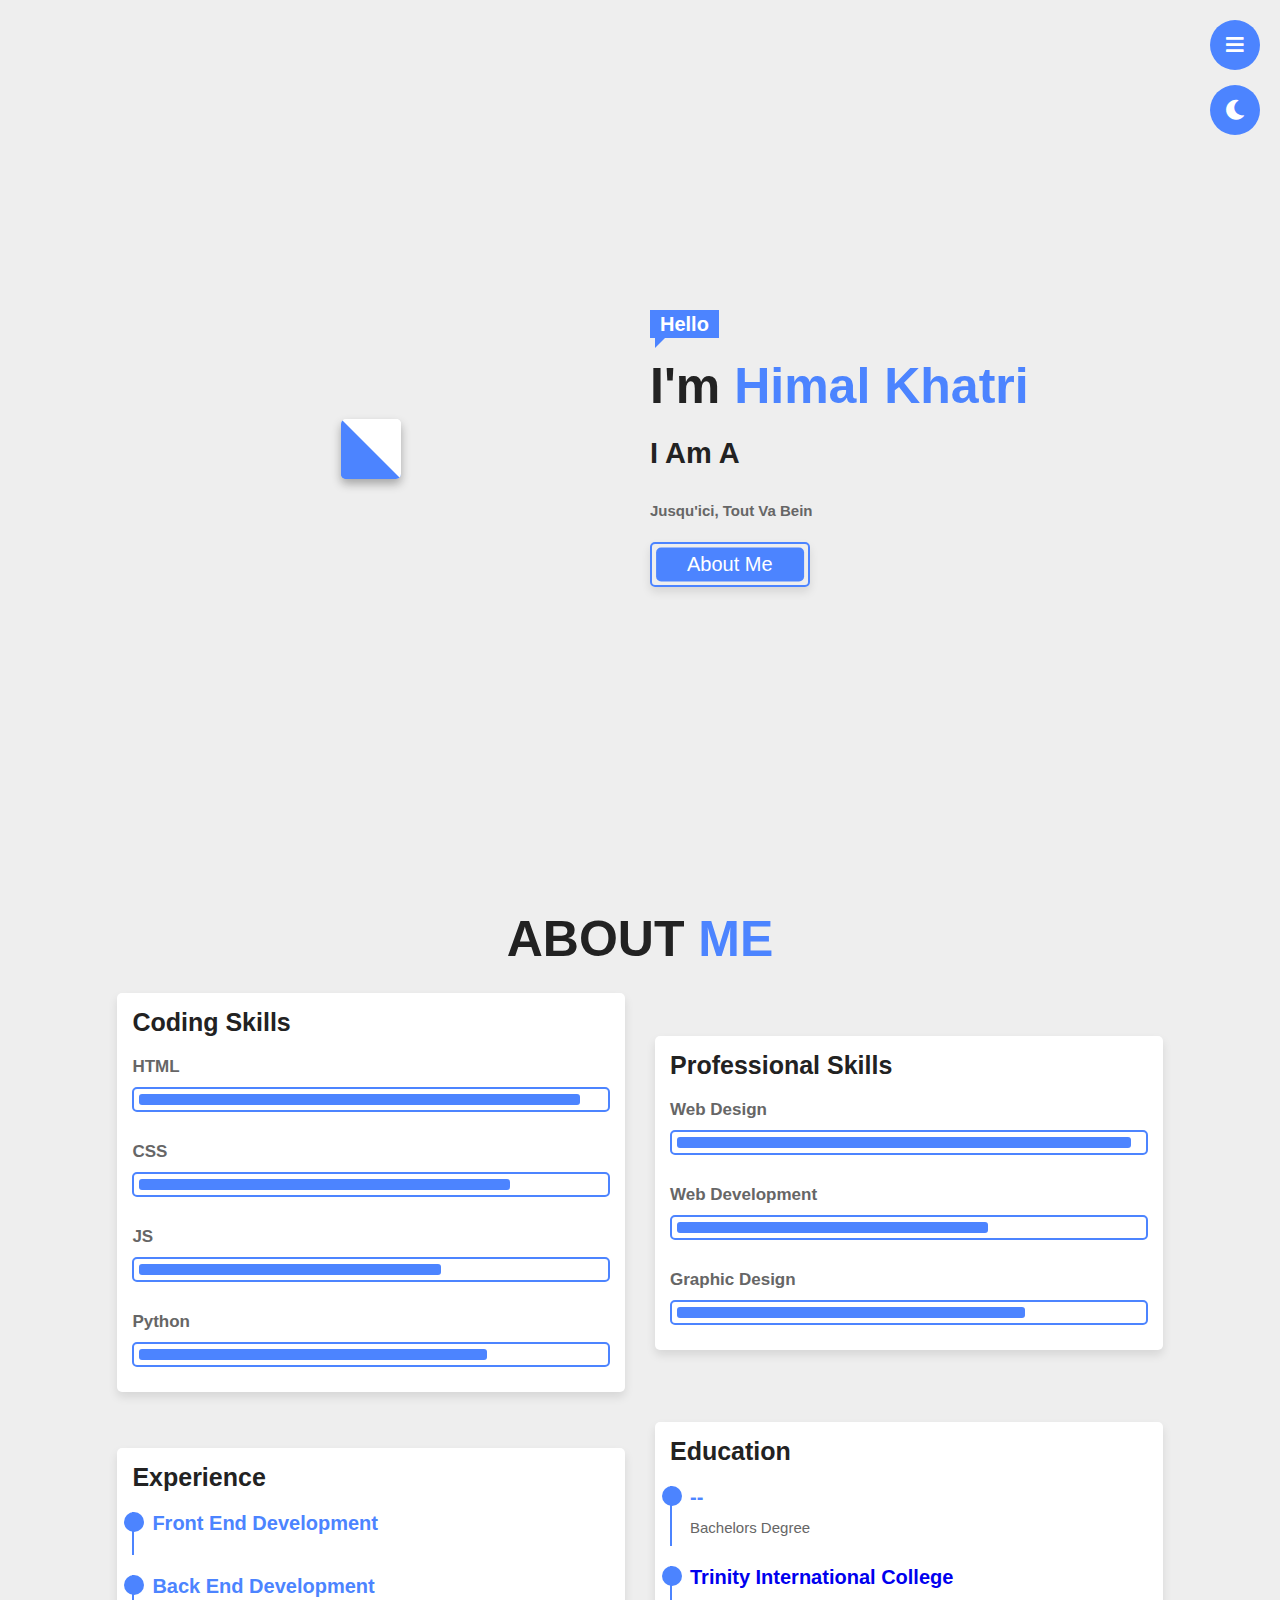
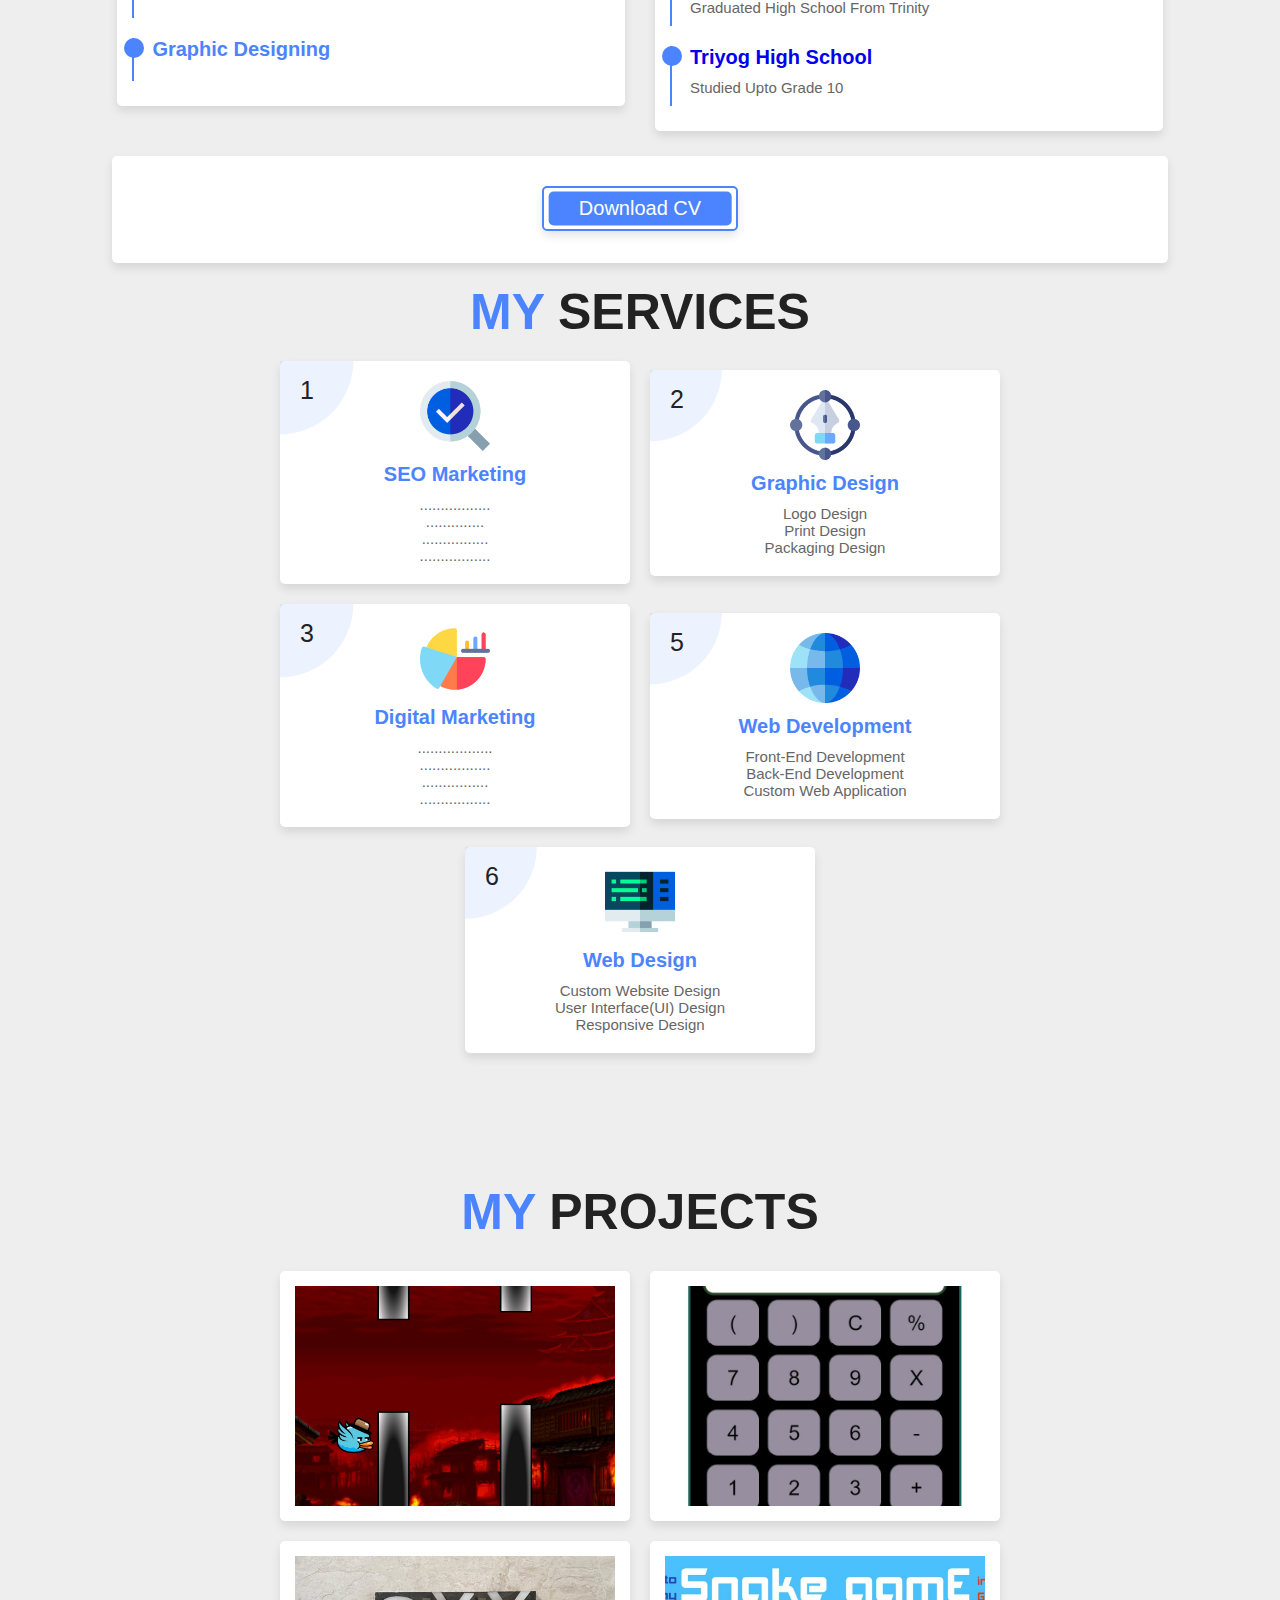
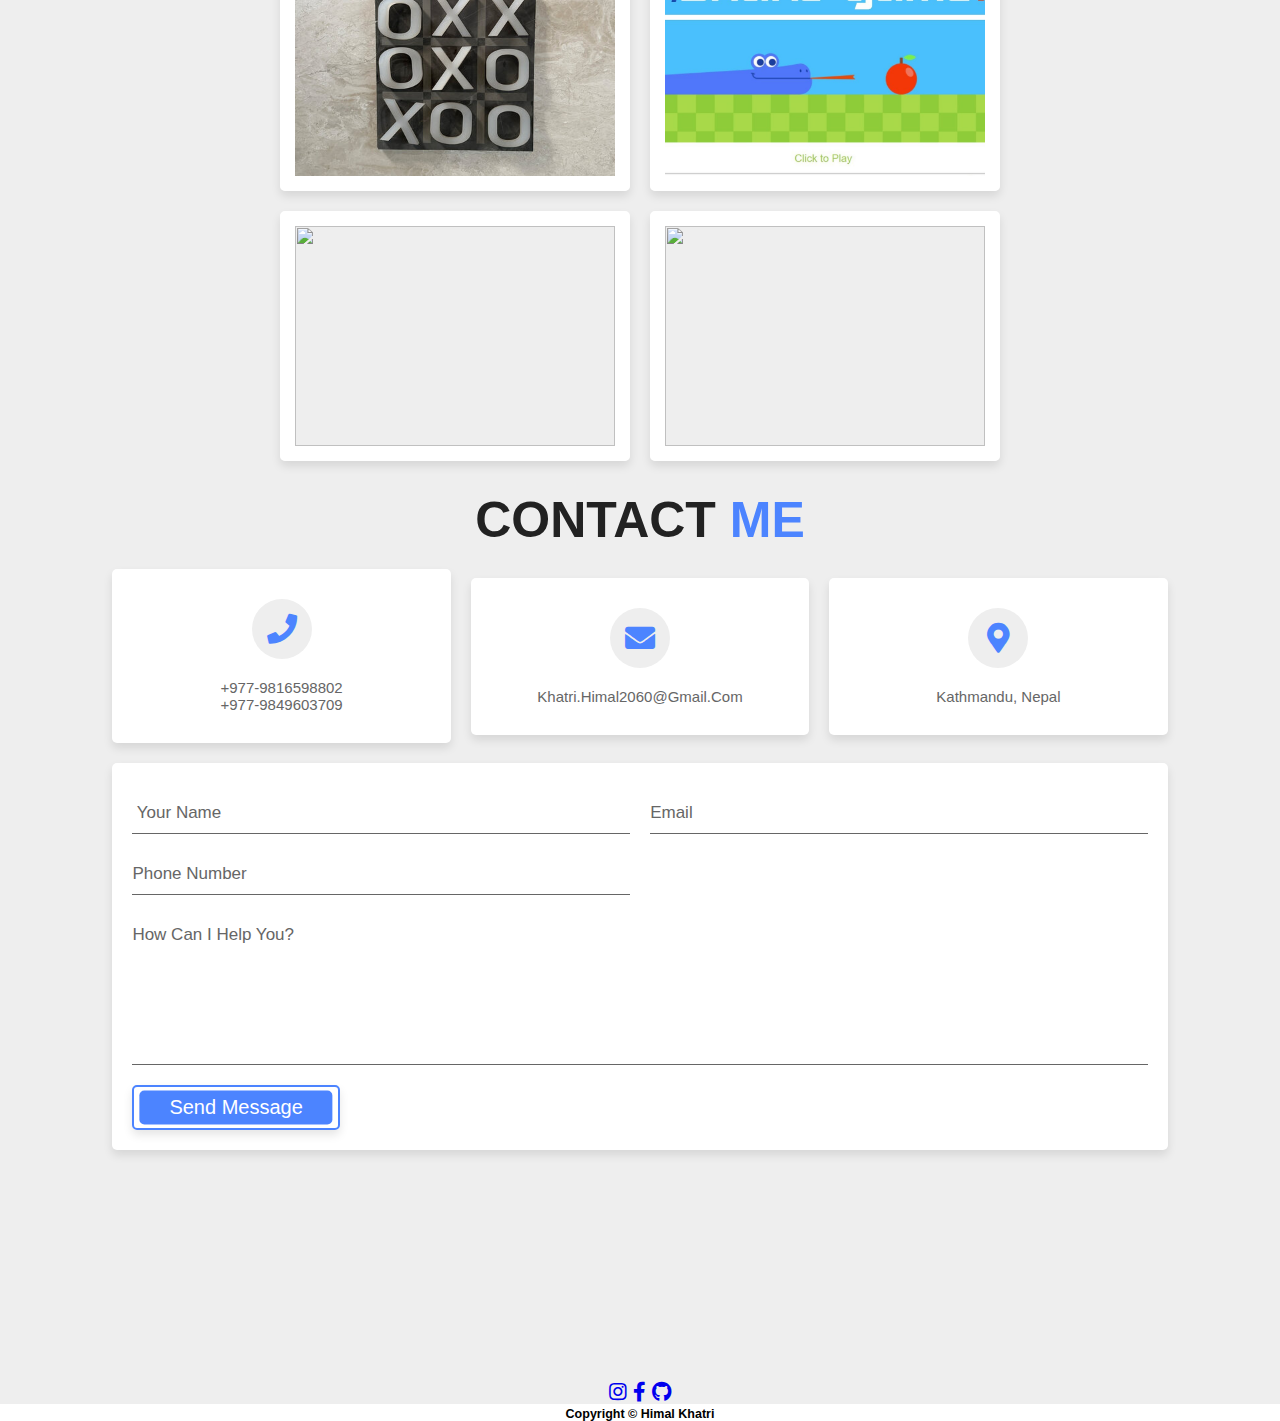
==== index.html @ a62fdb68 "Update index.html" ====
<!DOCTYPE html>
<html lang="en">
<head>
    <meta charset="UTF-8">
    <meta name="viewport" content="width=device-width, initial-scale=1.0">
    <link rel="icon" type="image/png" href="hklogo.png"/>
    <title>Himal Khatri</title>

    <!-- font awesome cdn link  -->
    <link rel="stylesheet" href="https://cdnjs.cloudflare.com/ajax/libs/font-awesome/5.15.3/css/all.min.css">

    <!-- custom css file link  -->
    <link rel="stylesheet" href="style.css">

</head>
<body>
   
<!-- header section starts  -->

<header>

    <div id="menu" class="fas fa-bars"></div>

    <nav class="navbar">
        <a href="#home">Home</a>
        <a href="#about">About</a>
        <a href="#services">Services</a>
        <a href="#portfolio">Projects</a>
        <a href="#contact">Contact</a>
    </nav>

    <div id="theme-toggler" class="fas fa-moon"></div>

</header>

<!-- header section ends -->

<!-- home section starts  -->

<section class="home" id="home">

    <div class="image">
        <img src="images/main-img.jpg" alt="">
    </div>

    <div class="content">
        <span class="hello">Hello</span>
        <h3> I'm <span>Himal Khatri</span> </h3>

        <h4>I am a <span class="type">
            <span>
              <span>Front-End Developer</span>
<span>Back-End Developer</span>
<span>Designer</span>
<span>Painter</span>
            </span>
          </span>
        </h4>

        <p><b>     Jusqu'ici, tout va bein        </b></p>
        <a href="#about" class="btn">About me</a>
    </div>

</section>

<!-- home section ends -->

<section class="about" id="about">

    <h1 class="heading"> About <span>me</span> </h1>

    <div class="row">

        <div class="box">
            <h3 class="title">Coding Skills</h3>
            <div class="progress">
                <h3> HTML</span> </h3>
                <div class="bar"><span></span></div>
            </div>
            <div class="progress">
                <h3> CSS</span> </h3>
                <div class="bar"><span></span></div>
            </div>
            <div class="progress">
                <h3> JS</span> </h3>
                <div class="bar"><span></span></div>
            </div>
            <div class="progress">
                <h3> Python </span> </h3>
                <div class="bar"><span></span></div>
            </div>
        </div>

        <div class="box">
            <h3 class="title">Professional Skills</h3>
            <div class="progress">
                <h3> Web Design</span></h3>
                <div class="bar"><span></span></div>
            </div>
            <div class="progress">
                <h3> Web Development</span> </h3>
                <div class="bar"><span></span></div>
            </div>
            <div class="progress">
                <h3> Graphic Design</span> </h3>
                <div class="bar"><span></span></div>
          
            </div>
        </div>

        <div class="box">
            <h3 class="title">Experience</h3>
            <div class="exp-box">
                <h3>Front End Development</h3>
                <p></p>
            </div>
            <div class="exp-box">
                <h3>Back End Development</h3>
                <p></p>
            </div>
            <div class="exp-box">
                <h3>Graphic Designing</h3>
                <p></p>
            </div>
        </div>

        <div class="box">
            <h3 class="title">Education</h3>
            <div class="exp-box">
                <h3>--</h3>
                <p>Bachelors Degree</p>
            </div>
            <div class="exp-box">
                <h3><a href="https://www.trinity.edu.np/" target="_blank"> Trinity International College</a></h3>
                <p> Graduated high school from Trinity</p>
            </div>
            <div class="exp-box">
                <h3><a href="https://www.triyog.edu.np/" target="_blank"> Triyog High School</a></h3>
                <p>Studied upto Grade 10</p>
            </div>
        </div>

    </div>

    <div class="download">
        <a href="HimalKhatri-CV.docx" class="btn"> Download CV </a>
    </div>

</section>

<!-- service section starts  -->

<section class="services" id="services">

    <h1 class="heading"> <span>My</span> Services </h1>

    <div class="box-container">

        <div class="box">
            <span class="number">1</span>
            <img src="images/s1.png" alt="">
            <h3>SEO Marketing</h3>
            <p>.................<br>..............<br>................<br>.................</p>
        </div>

        <div class="box">
            <span class="number">2</span>
            <img src="images/s2.png" alt="">
            <h3>Graphic Design</h3>
            <p>Logo Design<br>Print Design<br>Packaging Design</p>
        </div>

        <div class="box">
            <span class="number">3</span>
            <img src="images/s3.png" alt="">
            <h3>Digital Marketing</h3>
            <p>..................<br> .................<br>................<br>.................</p>
        </div>

        <div class="box">
            <span class="number">5</span>
            <img src="images/s5.png" alt="">
            <h3>Web Development</h3>
            <p>Front-End Development<br>Back-End Development<br>Custom Web Application</p>
        </div>

        <div class="box">
            <span class="number">6</span>
            <img src="images/s6.png" alt="">
            <h3>Web Design</h3>
            <p>Custom Website Design<br>User Interface(UI) Design<br> Responsive Design</p>
        </div>

    </div>

</section>

<!-- service section ends -->

<!-- portfolio section starts  -->

<section class="portfolio" id="portfolio">

    <h1 class="heading"> <span>my</span> projects </h1>

    <div class="image-container">

        <div class="box design">
            <a href="flappy/flappy.html" target="_blank">
                <img src="flappy/flappy.jpg" alt="">
                    <div class="info">
                     <h3>Flappy Bird</h3>
                 </div>
            </a>     
        </div>

        <div class="box design">
           <a href="calc/calc.html" target="_blank"> 
                <img src="calc/calculator.jpg" alt="">
                <div class="info">
                    <h3>Calculator</h3>
                </div>
           </a> 
        </div>

        <div class="box design">
            <a href="tic tac toe/tic.html" target="_blank"> 
                <img src="tic tac toe/tic.jpg" alt="">
                <div class="info">
                    <h3>Tic Tac Toe</h3>
            </div>
            </a>
        </div>

        <div class="box brand">
            <a href="snake/index.html" target="_blank">
                <img src="snake/snake.jpg" alt="">
                <div class="info">
                    <h3>Snake Game</h3>
            </div>
            </a>
        </div>

        <div class="box brand">
            <img src="images/" alt="">
            <div class="info">
                <h3>coming soon..</h3>
            </div>
        </div>

        <div class="box brand">
            <img src="images/" alt="">
            <div class="info">
                <h3>coming soon...</h3>
            </div>
        </div>

    </div>

</section>
<!-- contact section starts  -->

<section class="contact" id="contact">

    <h1 class="heading"> contact <span>me</span> </h1>

    <div class="box-container">
        
        <div class="box">
            <i class="fas fa-phone"></i>
            <h3></h3>
            <p>+977-9816598802</p>
<p>+977-9849603709</p>
        </div>

        <div class="box">
            <i class="fas fa-envelope"></i>
            <h3></h3>
            <p>khatri.himal2060@gmail.com</p>
        </div>

        <div class="box">
            <i class="fas fa-map-marker-alt"></i>
            <h3></h3>
            <p>Kathmandu, Nepal</p>
        </div>

    </div>

    <div class="row">

        <form onsubmit="sendEmail() ; reset() ; return false;">
            <div class="inputBox">
                <input type="text" id="name" placeholder=" Your Name">
                <input type="email" id="email" placeholder="Email">
                <input type="text" id="number" placeholder="Phone Number"
            </div>
            <textarea id="message" cols="30" rows="10" placeholder="How can I help you?"></textarea>
            <button class="btn"> Send Message</button>
        </form>
    </div>
    <script src="https://smtpjs.com/v3/smtp.js"></script>
    <script>
        function sendEmail() {
                        Email.send({
                            SecureToken : "64dc8ce1-dbcf-435a-bab3-890ad31a306c",
                To : 'khatri.himal2060@gmail.com',
                From : "khatri.himal2060@gmail.com",
                Subject : "New Contact Form Enquiry",
                Body : "Name: "+document.getElementById("name").value
                + "<br> Email: "+document.getElementById("email").value
                + "<br> Phone No.: "+document.getElementById("number").value
                + "<br> Message: "+document.getElementById("message").value
            }).then(
            message => alert("Message Sent Succesfully")
            );

        }
    </script>

</section>

<!-- contact section ends -->

<!-- footer section  -->
                <nav>
                 <h1 align="center">    <a href="http://www.instagram.com/himalxk/" target="_blank"><i class="fab fa-instagram"></i></a> 
                                        <a href="https://www.facebook.com/profile.php?id=100082133808573" target="_blank"><i class="fab fa-facebook-f"></i></a> 
                                        <a href="https://github.com/himal04/" target="_blank"><i class="fab fa-github"></i></a>
                 </h1> 
                </nav>

<!-- Copyright Section-->
        <div class="copyright py-4 text-center text-white">
          <h2 align="center">  <div class="container"><small>Copyright &copy; Himal Khatri</small></div></h2>
                </div>





















<!-- jquery cdn link  -->
<script src="https://cdnjs.cloudflare.com/ajax/libs/jquery/3.6.0/jquery.min.js"></script>

<!-- custom js file link  -->
<script src="script.js"></script>

</body>
</html>
---- style.css ----
:root{
    --main-color:#4C84FF;
    --primary-bg-color:#fff;
    --secondary-bg-color:#eee;
    --primary-text-color:#222;
    --secondary-text-color:#666;
}

@import url('https://fonts.googleapis.com/css2?family=Roboto:wght@100;300;400&display=swap');

*{
    font-family: 'Roboto', sans-serif;
    margin:0; padding:0;
    box-sizing: border-box;
    text-transform: capitalize;
    outline: none; border:none;
    text-decoration: none;
    transition:all .3s cubic-bezier(.38,1.15,.7,1.12);
}

*::selection{
    background-color: var(--main-color);
    color:#fff;
}

html{
    font-size: 62.5%;
    overflow-x: hidden;
}

html::-webkit-scrollbar{
    width:1.3rem;
}

html::-webkit-scrollbar-track{
    background-color: var(--secondary-bg-color);
}

html::-webkit-scrollbar-thumb{
    background-color: var(--main-color);
}

body{
    background:var(--secondary-bg-color);
}

body.dark-theme{
    --primary-bg-color:#252C48;
    --secondary-bg-color:#171C32;
    --primary-text-color:#fff;
    --secondary-text-color:#eee;
}

section{
    min-height: 100vh;
    padding:1rem;
    padding:0 8%;
}

.btn{
    display: inline-block;
    padding:.9rem 3.5rem;
    font-size: 2rem;
    background:none;
    color:#fff;
    border-radius: .5rem;
    box-shadow: 0 .5rem 1rem rgba(0,0,0,.1);
    margin-top: 1rem;
    z-index: 0;
    position: relative;
    overflow: hidden;
    border:.2rem solid var(--main-color);
}

.btn::before{
    content: '';
    position: absolute;
    top:50%; left: 50%;
    transform: translate(-50%, -50%);
    border-radius: .5rem;
    background:var(--main-color);
    height:85%;
    width: 95%;
    z-index: -1;
    transition: .2s linear;
}

.btn:hover:before{
    top:100%;
    transform: translate(-50%, 100%);
}

.btn:hover{
    color:var(--primary-text-color);
}

.heading{
    font-size: 5rem;
    color:var(--primary-text-color);
    text-align: center;
    padding:1rem;
    text-transform: uppercase;
}

.heading span{
    color:var(--main-color);
    text-transform: uppercase;
}

#menu{
    font-size: 2rem;
    background:var(--main-color);
    color:#fff;
    border-radius: 5rem;
    height:5rem;
    width:5rem;
    text-align: center;
    line-height: 5rem;
    position: fixed;
    top: 2rem; right:2rem;
    z-index: 1000;
    cursor: pointer;
}

#menu.fa-times{
    transform:rotate(-180deg);
}

.navbar{
    position: fixed;
    top:2.0rem; right:2.5rem;
    padding:1.1rem 2rem;
    padding-right: 4rem;
    z-index: 999;
    border:.2rem solid var(--main-color);
    border-radius: 1000px;
    background:var(--primary-bg-color);
    opacity: 0;
    transform-origin: top right;
    transform: scale(0);
}

.navbar.nav-toggle{
    opacity: 1;
    transform: scale(1);
}

.navbar a{
    
    font-size: 2rem;
    padding:0.3rem;
    padding-right: 1rem;
    color:var(--primary-text-color);
}

@media (max-width: 799px){
    .navbar a{
        display: block;
        font-size: 2rem;
        padding:1rem;
        padding-right: 7rem;
    
    }
}

.navbar a:hover{
    color:var(--main-color);
    transform: translateX(1rem);
}

.home{
    display: flex;
    align-items: center;
    justify-content: center;
    flex-wrap: wrap;
}

.home .image{
    flex:1 1 40rem;
    padding:1rem;
    text-align: center;
}

.home .image img{
    height:60rem;
    box-shadow: 0 .5rem 1rem rgba(0,0,0,.3);
    border-top: 3rem solid var(--primary-bg-color);
    border-right: 3rem solid var(--primary-bg-color);
    border-bottom: 3rem solid var(--main-color);
    border-left: 3rem solid var(--main-color);
    border-radius: .5rem;
}

.home .content{
    flex:1 1 40rem;
    padding:1rem;
}

 
.home .content .hello {
    background: #4c84ff;
    color: #fff;
    font-size: 20px;
    font-weight: 600;
    padding: 3px 10px;
    position: relative;
    line-height: 26px;
}
.home .content .hello::after {
    position: absolute;
    content: '';
    bottom: -10px;
    left: 5px;
    width: 0;
    height: 0;
    border-top: 0px solid transparent;
    border-left: 10px solid #4c84ff;
    border-bottom: 10px solid transparent;
}

.home .content h3{
    color:var(--primary-text-color);
    font-size: 5rem;
    margin-top: 20px;
}



.home .content h3 span{
    color:var(--main-color);
}

.type {
    display:inline-block;
  
    vertical-align: bottom;
  }
  h4{
    font-size: 29px;
    margin-top: 20px;
    margin-bottom: 20px;
    color:var(--primary-text-color);
  }
  
  .type > span {
    color: #0da6cc;
    display:grid;
    overflow: hidden;
    height:1.2em;
  }
  
  .type span span {
    width:0%;
    max-width:max-content;
    overflow: hidden;
    height:inherit;
    word-break:break-all;
    animation:
      c 0.5s infinite steps(1),
      t 2s linear infinite alternate,
      m 16s steps(4) infinite;
  }
  .type span span:before {
    content:" ";
    display:inline-block;
  }
  
  @keyframes t{
    90%,100% {width:100%}
  }
  
  @keyframes c{
    0%,100%{box-shadow:5px 0 0 #0000}
    50%    {box-shadow:5px 0 0 white}
  }
  
  @keyframes m{
    100% {transform:translateY(-400%)}
  }

.home .content p{
    padding:1rem 0;
    color:var(--secondary-text-color);
    font-size: 1.5rem;
    line-height: 1.5;
    font-family: sans-serif;
}

.about .row{
    display: flex;
    align-items: center;
    justify-content: center;
    flex-wrap: wrap;
}

.about .row .box{
    flex:1 1 40rem;
    background-color: var(--primary-bg-color);
    border-radius: .5rem;
    box-shadow: 0 .5rem 1rem rgba(0,0,0,.1);
    padding:.5rem 1.5rem;
    margin:1.5rem;
}

.about .row .box .title{
    color:var(--primary-text-color);
    font-size: 2.5rem;
    padding:1rem 0;
}

.about .row .box .progress{
    padding:1rem 0;
}

.about .row .box .progress h3{
    font-size: 1.7rem;
    color:var(--secondary-text-color);
    display: flex;
    justify-content: space-between;
}

.about .row .box .progress .bar{
    height: 2.5rem;
    border-radius: .5rem;
    border:.2rem solid var(--main-color);
    padding:.5rem;
    margin:1rem 0;
}

.about .row .box .progress .bar span{
    height: 100%;
    border-radius: .3rem;
    background-color: var(--main-color);
    display: block;
}

.about .row .box:nth-child(1) .progress:nth-child(2) .bar span{
    width: 95%;
}

.about .row .box:nth-child(1) .progress:nth-child(3) .bar span{
    width: 80%;
}

.about .row .box:nth-child(1) .progress:nth-child(4) .bar span{
    width: 65%;
}

.about .row .box:nth-child(1) .progress:nth-child(5) .bar span{
    width: 75%;
}

.about .row .box:nth-child(2) .progress:nth-child(2) .bar span{
    width: 98%;
}

.about .row .box:nth-child(2) .progress:nth-child(3) .bar span{
    width: 67%;
}

.about .row .box:nth-child(2) .progress:nth-child(4) .bar span{
    width: 75%;
}

.about .row .box:nth-child(2) .progress:nth-child(5) .bar span{
    width: 60%;
}

.about .row .box .exp-box{
    padding:0 1.8rem;
    margin-top: 1rem;
    margin-bottom: 2rem;
    border-left: .2rem solid var(--main-color);
    position: relative;
}

.about .row .box .exp-box h3{
    color:var(--main-color);
    font-size: 2rem;
}

.about .row .box .exp-box p{
    color:var(--secondary-text-color);
    font-size: 1.5rem;
    padding:1rem 0;
}

.about .row .box .exp-box::before{
    content:'';
    position: absolute;
    top:0; left: -1rem;
    border-radius: 50%;
    height: 2rem;
    width: 2rem;
    background: var(--main-color);
}

.about .download{
    background:var(--primary-bg-color);
    border-radius: .5rem;
    text-align: center;
    box-shadow: 0 .5rem 1rem rgba(0,0,0,.1);
    padding:2rem;
    padding-bottom: 3rem;
    margin:1rem;
}

.services .box-container{
    display: flex;
    align-items: center;
    justify-content: center;
    flex-wrap: wrap;
}

.services .box-container .box{
    background:var(--primary-bg-color);
    border-radius: .5rem;
    box-shadow: 0 .5rem 1rem rgba(0,0,0,.1);
    margin:1rem;
    padding:1rem;
    width:35rem;
    text-align: center;
    position: relative;
    z-index: 0;
}

.services .box-container .box .number{
    position: absolute;
    top:1.5rem; left: 2rem;
    font-size: 2.5rem;
    color:var(--primary-text-color);
}

.services .box-container .box img{
    height:7rem;
    width:7rem;
    margin:1rem;
}

.services .box-container .box h3{
    font-size: 2rem;
    color:var(--main-color);
}

.services .box-container .box p{
    font-size: 1.5rem;
    color:var(--secondary-text-color);
    padding:1rem;
}

.services .box-container .box::before{
    content: '';
    position: absolute;
    top:0; left: 0;
    height: 100%;
    width: 100%;
    background:var(--main-color);
    z-index: -1;
    clip-path: circle(25% at 0 0);
    opacity: .1;
    transition: .3s;
}

.services .box-container .box:hover::before{
    clip-path: circle(100%);
}

.portfolio .button-container{
    display: flex;
    align-items: center;
    justify-content: center;
    flex-wrap: wrap;
    padding:1rem 0;
}

.portfolio .button-container .btn{
    margin:1rem;
    cursor: pointer;
}

.portfolio .image-container{
    display: flex;
    align-items: center;
    justify-content: center;
    flex-wrap: wrap;
    padding: 1rem 0;
}

.portfolio .image-container .box{
    width:35rem;
    margin: 1rem;
    border-radius: .5rem;
    box-shadow: 0 .5rem 1rem rgba(0,0,0,.1);
    overflow: hidden;
    height: 25rem;
    position: relative;
    border:1.5rem solid var(--primary-bg-color);
    cursor: pointer;
}

.portfolio .image-container .box img{
    height: 100%;
    width: 100%;
    object-fit: cover;
}

.portfolio .image-container .box .info{
    position: absolute;
    top:0; left: 0;
    height: 100%;
    width: 100%;
    background:var(--primary-bg-color);
    display: flex;
    align-items: center;
    justify-content: center;
    flex-wrap: wrap;
    opacity: .9;
    transform: scale(0);
}

.portfolio .image-container .box:hover .info{
    transform: scale(1);
}

.portfolio .image-container .box .info h3{
    font-size: 2.5rem;
    color:var(--primary-text-color);
}

.contact .row{
    display: flex;
    justify-content: center;
    flex-wrap: wrap;
}

.contact .row form{
    flex:1 1 40rem;
    background: var(--primary-bg-color);
    padding: 2rem;
    margin:1rem;
    box-shadow: 0 .5rem 1rem rgba(0,0,0,.1);
    border-radius: .5rem;
}

.contact .row .map{
    flex:1 1 40rem;
    margin:1rem;
    box-shadow: 0 .5rem 1rem rgba(0,0,0,.1);
    border-radius: .5rem;
    border:2rem solid var(--primary-bg-color);
    width:100%;
}

.contact .row form .inputBox{
    display: flex;
    justify-content: space-between;
    flex-wrap: wrap;
}

.contact .row form input, .contact .row form textarea{
    padding:1rem 0;
    margin:1rem 0;
    font-size: 1.7rem;
    border-bottom: .1rem solid var(--secondary-text-color);
    text-transform: none;
    background:none;
    color:var(--main-color);
    width: 100%;
}

.contact .row form input::placeholder, .contact .row form textarea::placeholder{
    text-transform: capitalize;
    color:var(--secondary-text-color);
}

.contact .row form input:focus, .contact .row form textarea:focus{
    border-color: var(--main-color);
}

.contact .row form .inputBox input{
    width:49%;
}

.contact .row form textarea{
    height: 15rem;
    resize: none;
}

.contact .row form .btn{
    cursor: pointer;
}

.contact .box-container{
    display: flex;
    justify-content: space-between;
    flex-wrap: wrap;
    align-items: center;
}

.contact .box-container .box{
    flex:1 1 30rem;
    margin:1rem;
    padding:3rem 1rem;
    background:var(--primary-bg-color);
    box-shadow: 0 .5rem 1rem rgba(0,0,0,.1);
    border-radius: .5rem;
    text-align: center;
}

.contact .box-container .box i{
    height: 6rem;
    width:6rem;
    line-height: 6rem;
    border-radius: 50%;
    font-size: 3rem;
    background:var(--secondary-bg-color);
    color:var(--main-color);
}

.contact .box-container .box h3{
    color:var(--primary-text-color);
    padding:1rem 0;
    font-size: 2rem;
}

.contact .box-container .box p{
    font-size: 1.5rem;
    color:var(--secondary-text-color);
}

.footer {
    padding-top: 5rem;
    padding-bottom: 5rem;
    background-color: var(--primary-bg-color);
    color: #fff;
  }
  
  .copyright {
    background-color: var(--primary-bg-color);
  }

#theme-toggler{
    position: fixed;
    top:8.5rem; right:2rem;
    z-index: 998;
    height: 5rem;
    width:5rem;
    line-height: 5rem;
    text-align: center;
    font-size: 2rem;
    background:var(--main-color);
    color:#fff;
    cursor: pointer;
    border-radius: 5rem;
}

#theme-toggler.fa-sun{
    transform:rotate(-180deg);
}
























/* media queries  */

@media (max-width:991px){

    html{
        font-size: 55%;
    }

    section{
        padding:1rem;
        padding: 0 3%;
    }

}

@media (max-width:768px){

    .home .image img{
        height: auto;
        width: 100%;
    }

}

@media (max-width:400px){

    html{
        font-size: 50%;
    }

    .services .box-container .box{
        width: 100%;
    }

    .portfolio .image-container .box{
        width:100%;
    }

    .blog .box-container .box{
        width:100%;
    }

    .contact .row form .inputBox input{
        width:100%;
    }

}
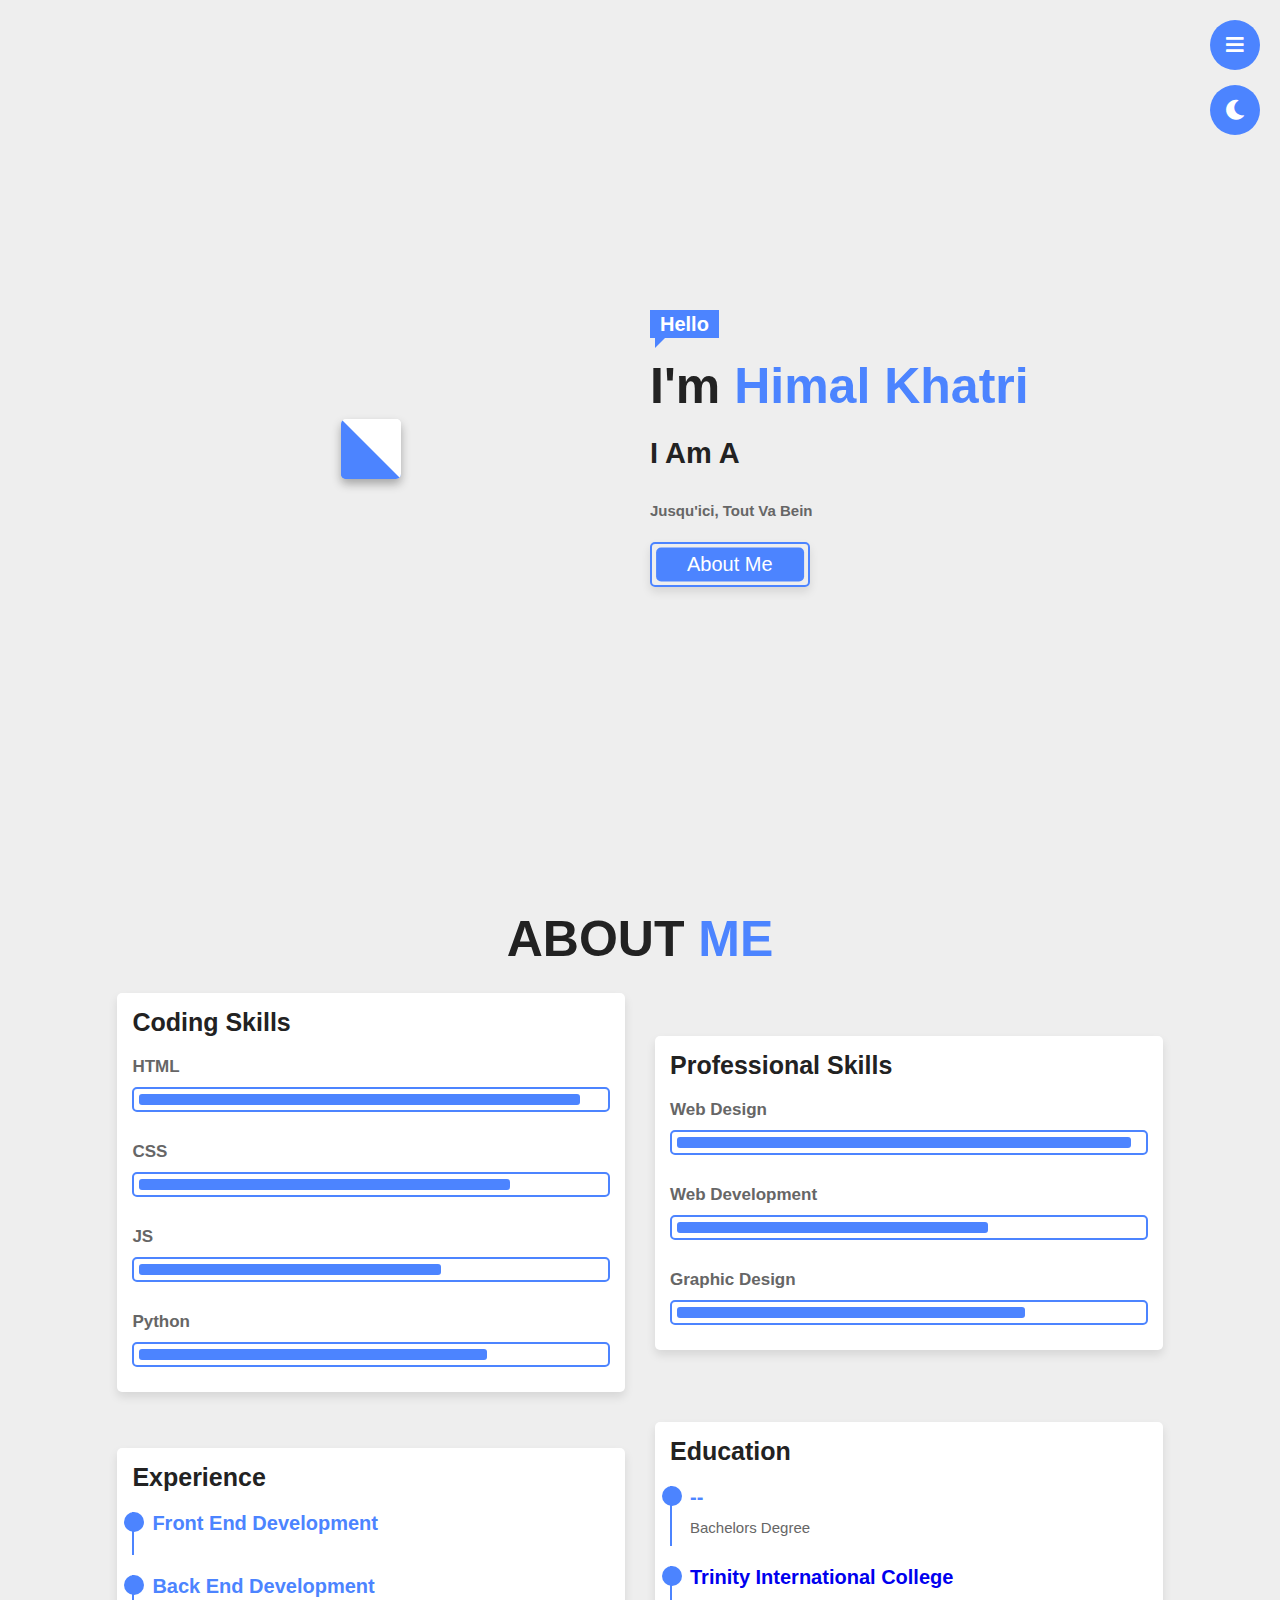
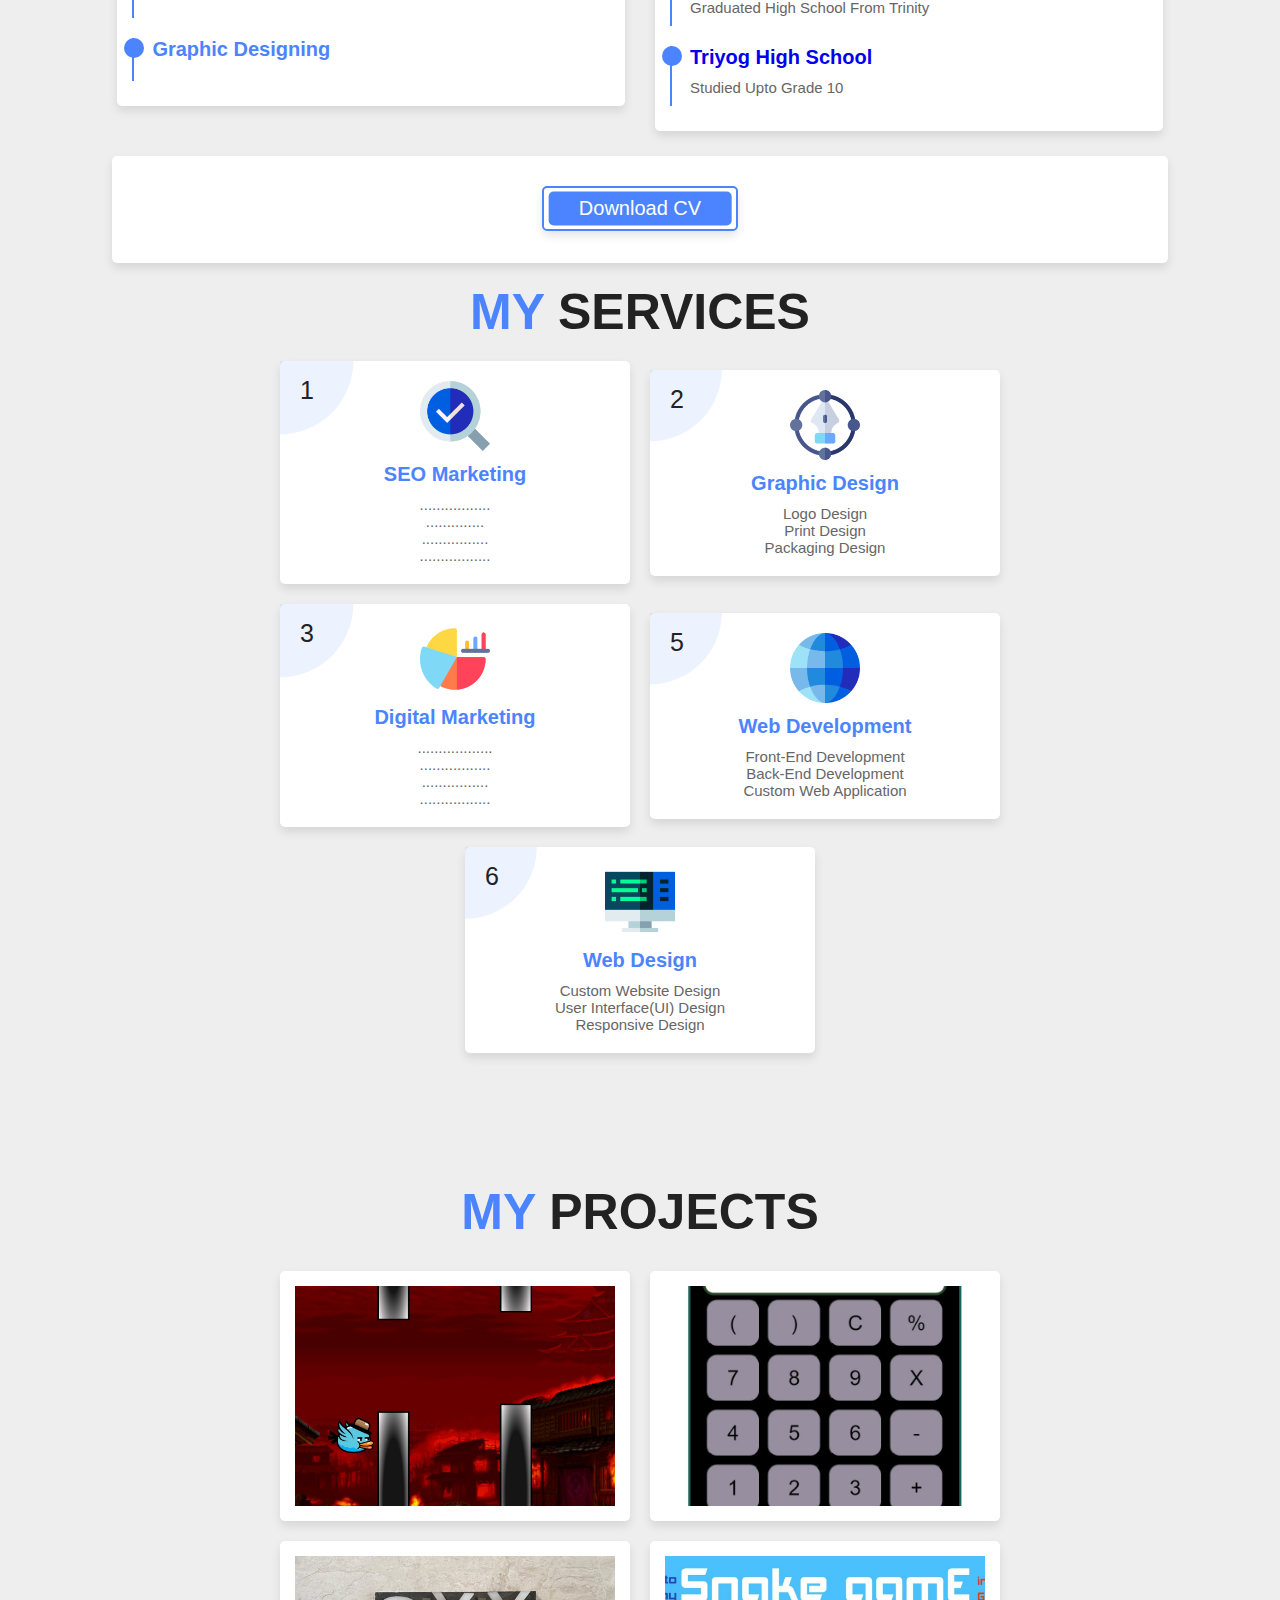
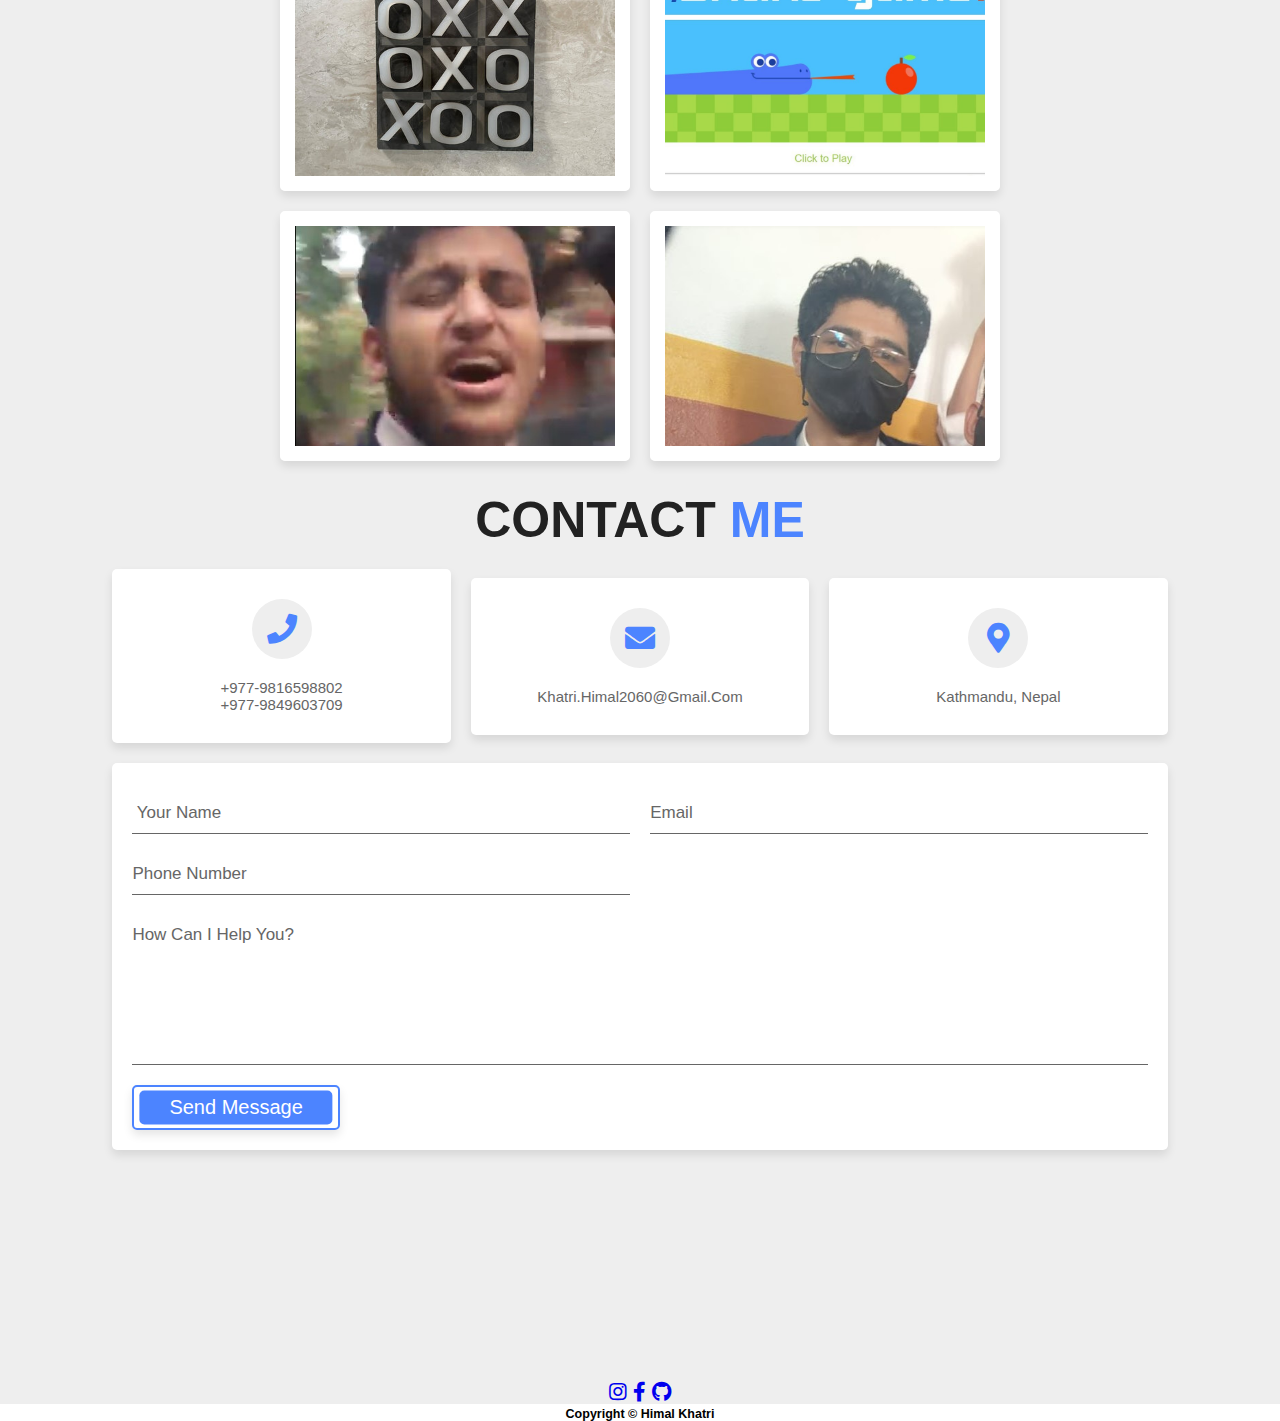
==== commit 24be4297: "Update index.html" ====
--- a/index.html
+++ b/index.html
@@ -242,16 +242,16 @@
         </div>
 
         <div class="box brand">
-            <img src="images/" alt="">
+            <img src="images/img8.jpg" alt="">
             <div class="info">
-                <h3>coming soon..</h3>
+                <h3>ARNAAA</h3>
             </div>
         </div>
 
         <div class="box brand">
-            <img src="images/" alt="">
+            <img src="images/img9.jpg" alt="">
             <div class="info">
-                <h3>coming soon...</h3>
+                <h3>Papa ki pari</h3>
             </div>
         </div>
 
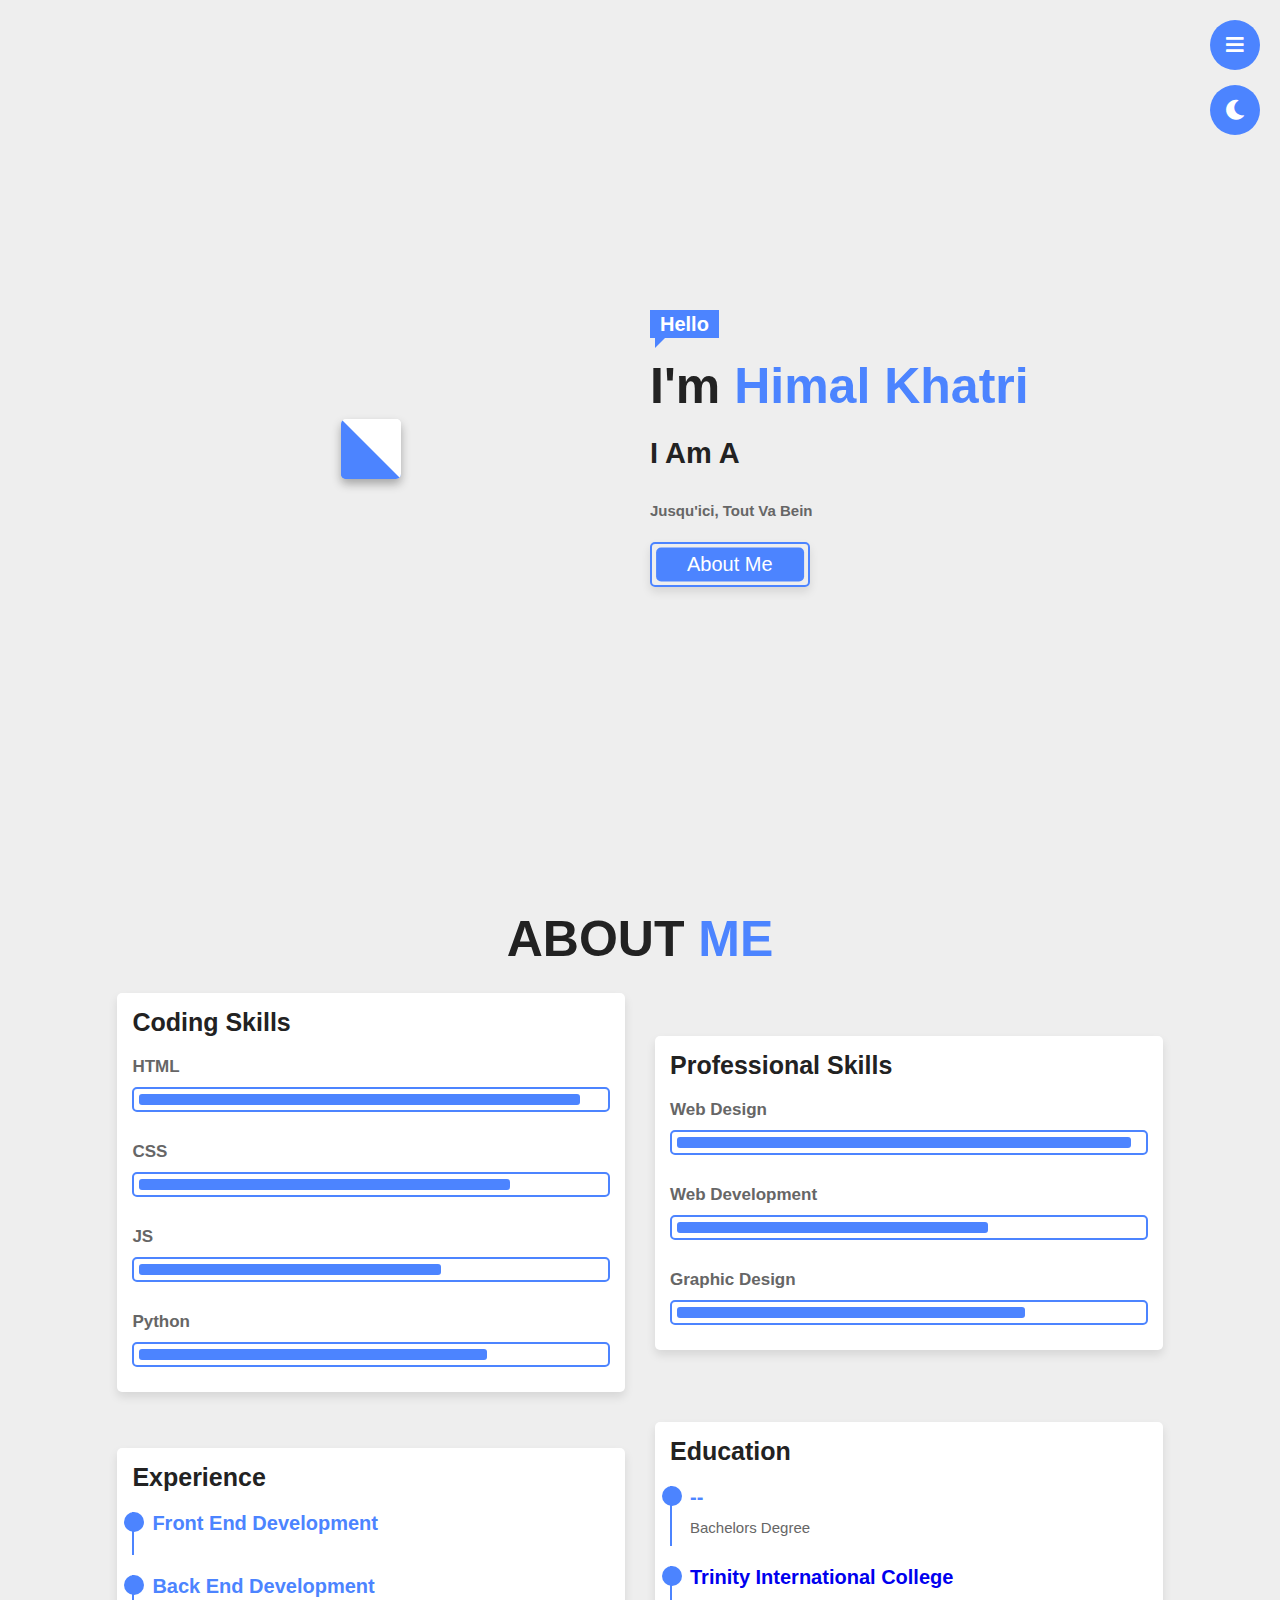
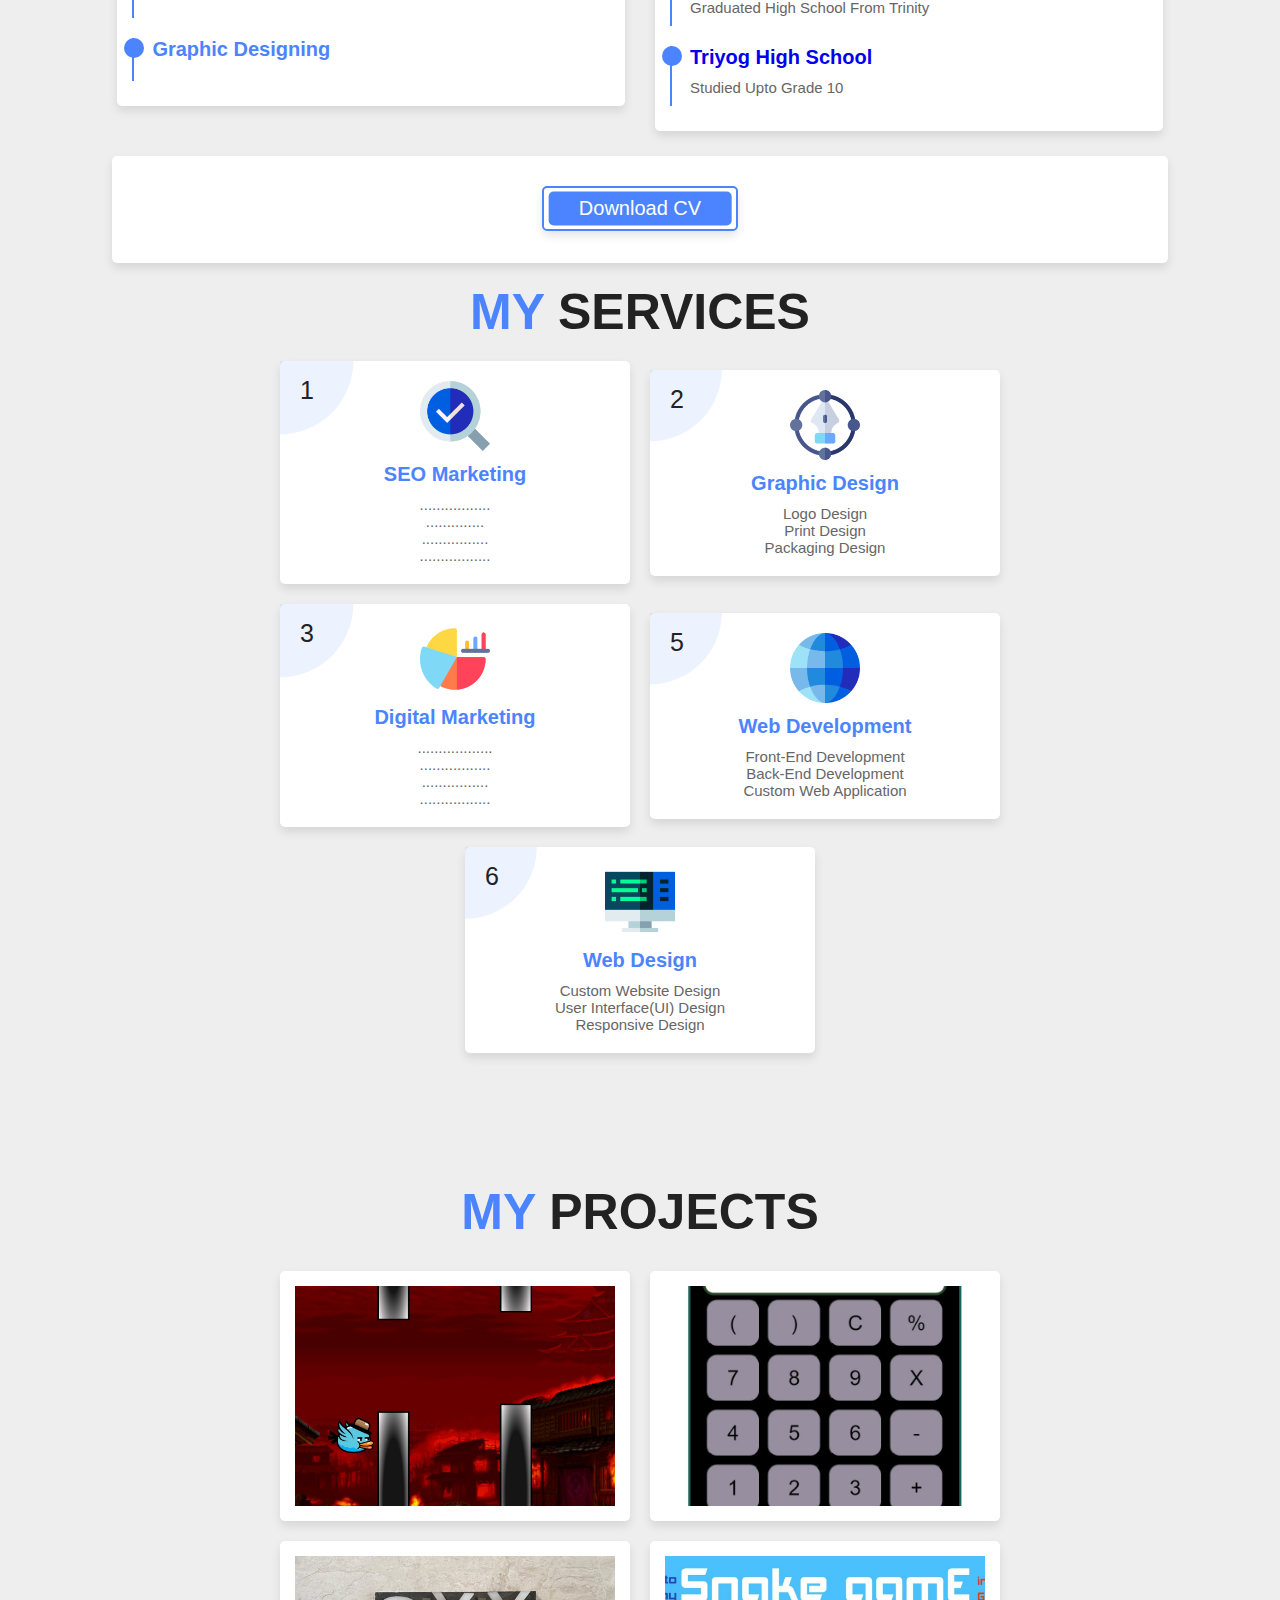
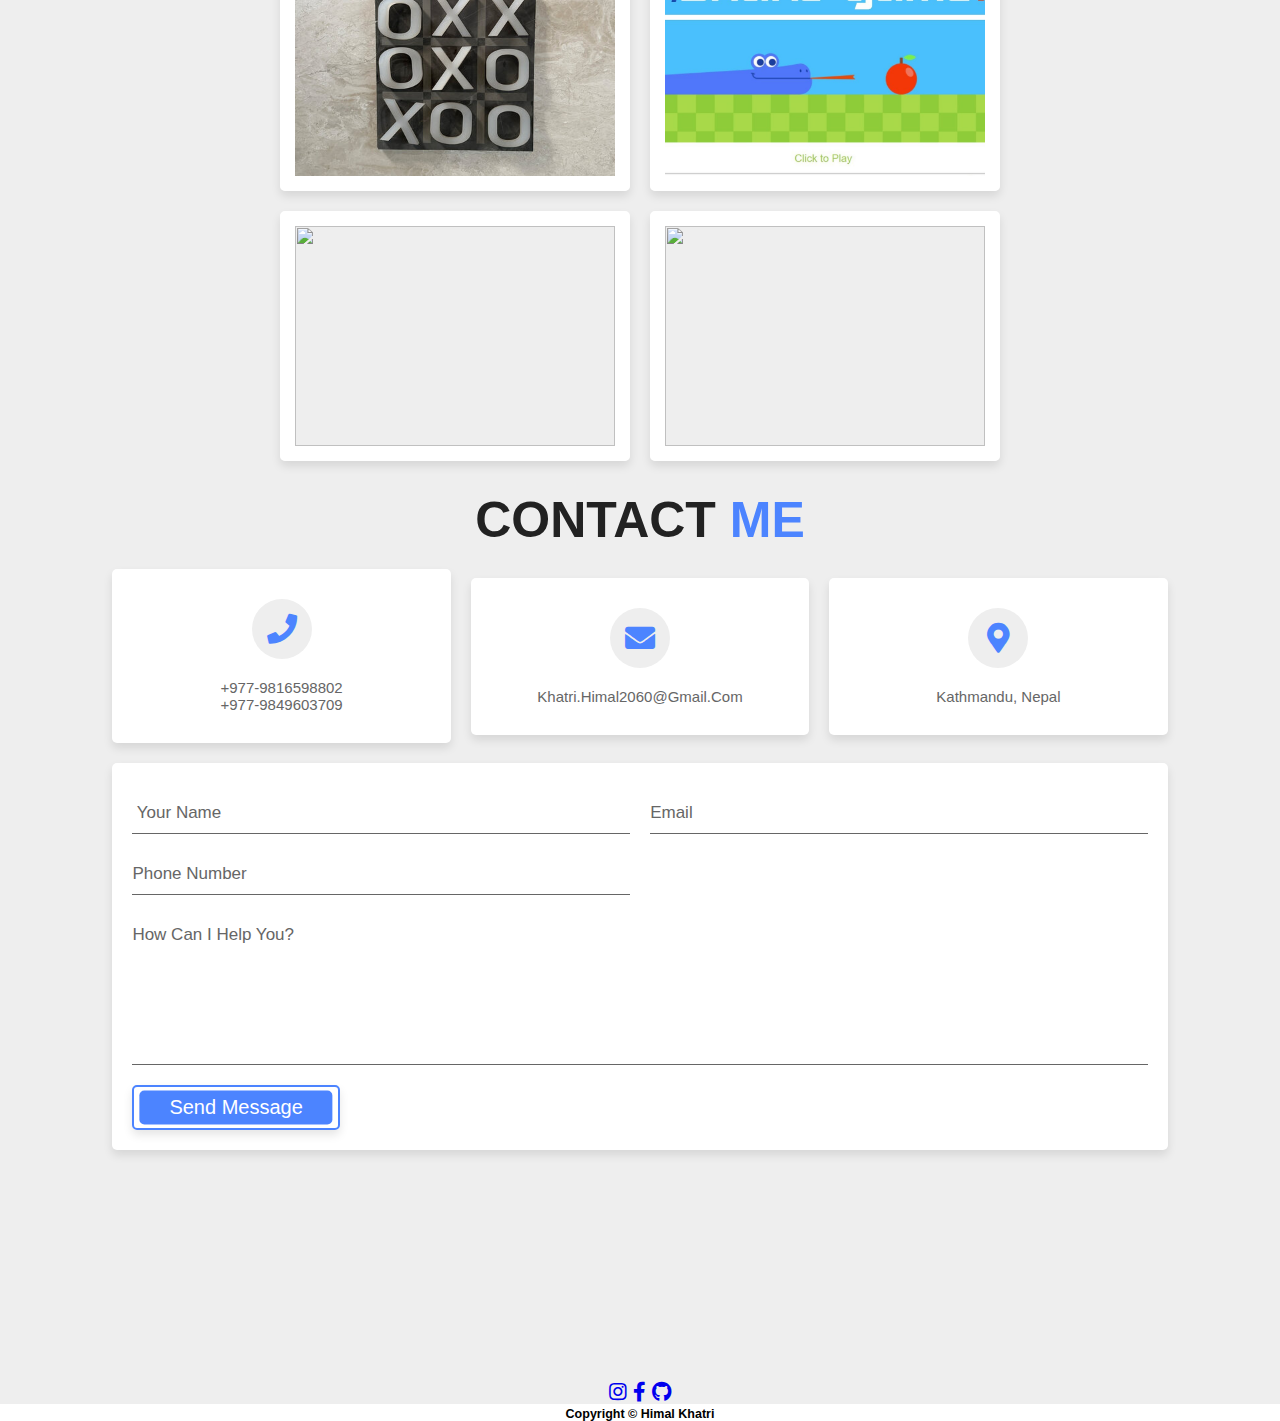
==== commit 45d56326: "Update index.html" ====
--- a/index.html
+++ b/index.html
@@ -242,16 +242,16 @@
         </div>
 
         <div class="box brand">
-            <img src="images/img8.jpg" alt="">
+            <img src="images/" alt="">
             <div class="info">
-                <h3>ARNAAA</h3>
+                <h3>coming soon</h3>
             </div>
         </div>
 
         <div class="box brand">
-            <img src="images/img9.jpg" alt="">
+            <img src="images/" alt="">
             <div class="info">
-                <h3>Papa ki pari</h3>
+                <h3>coming soon</h3>
             </div>
         </div>
 
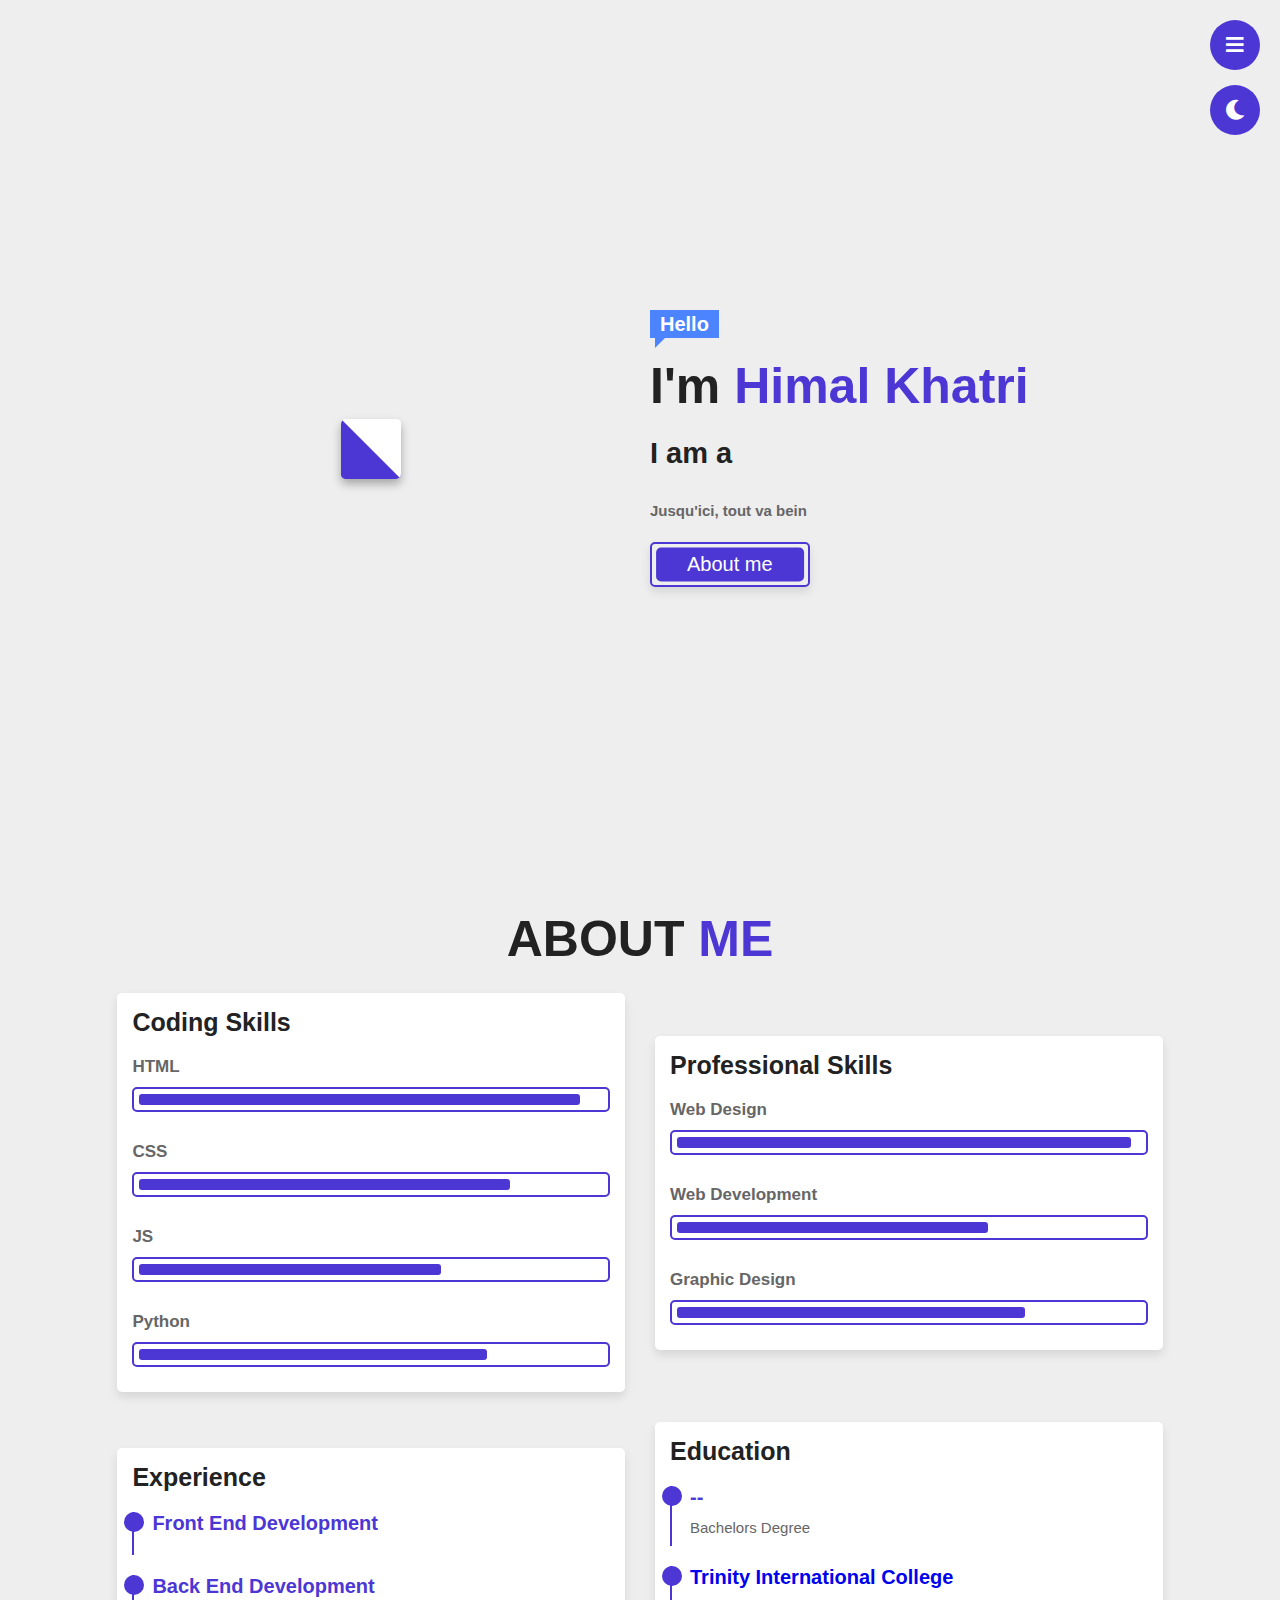
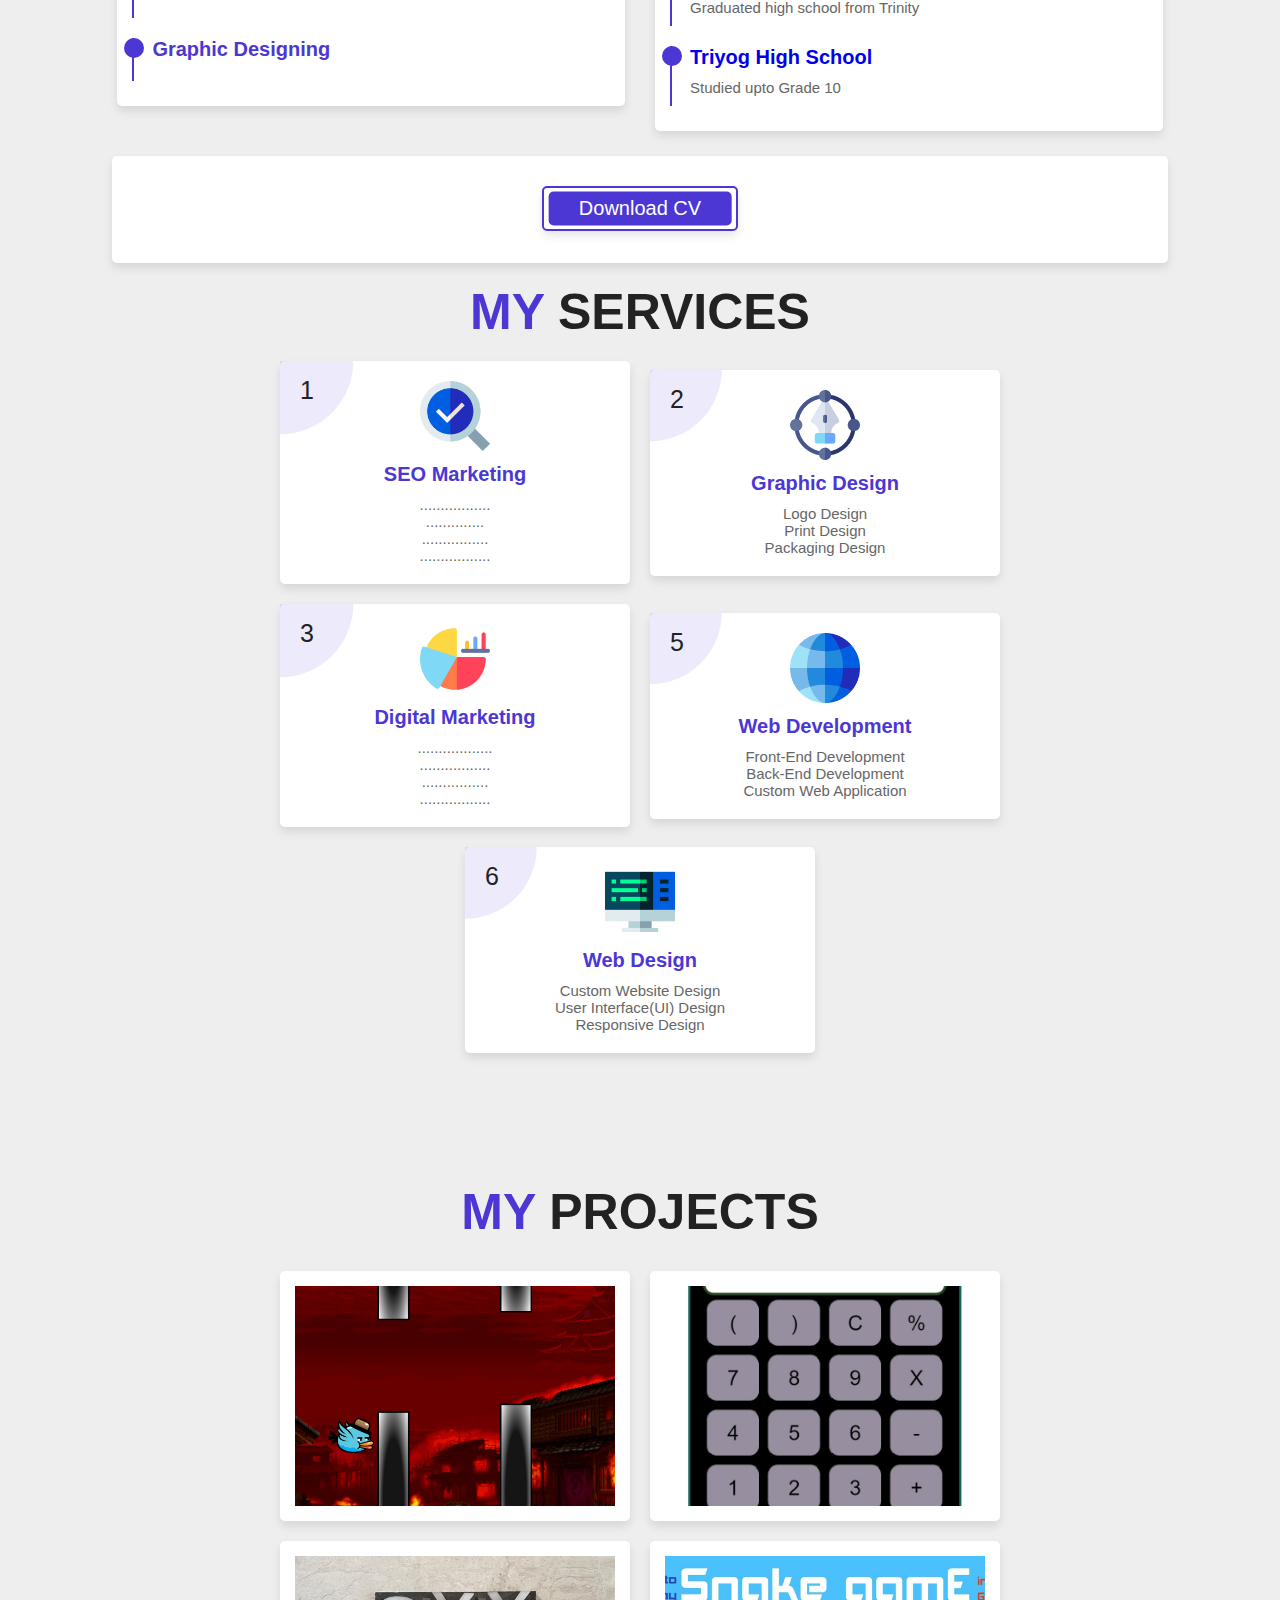
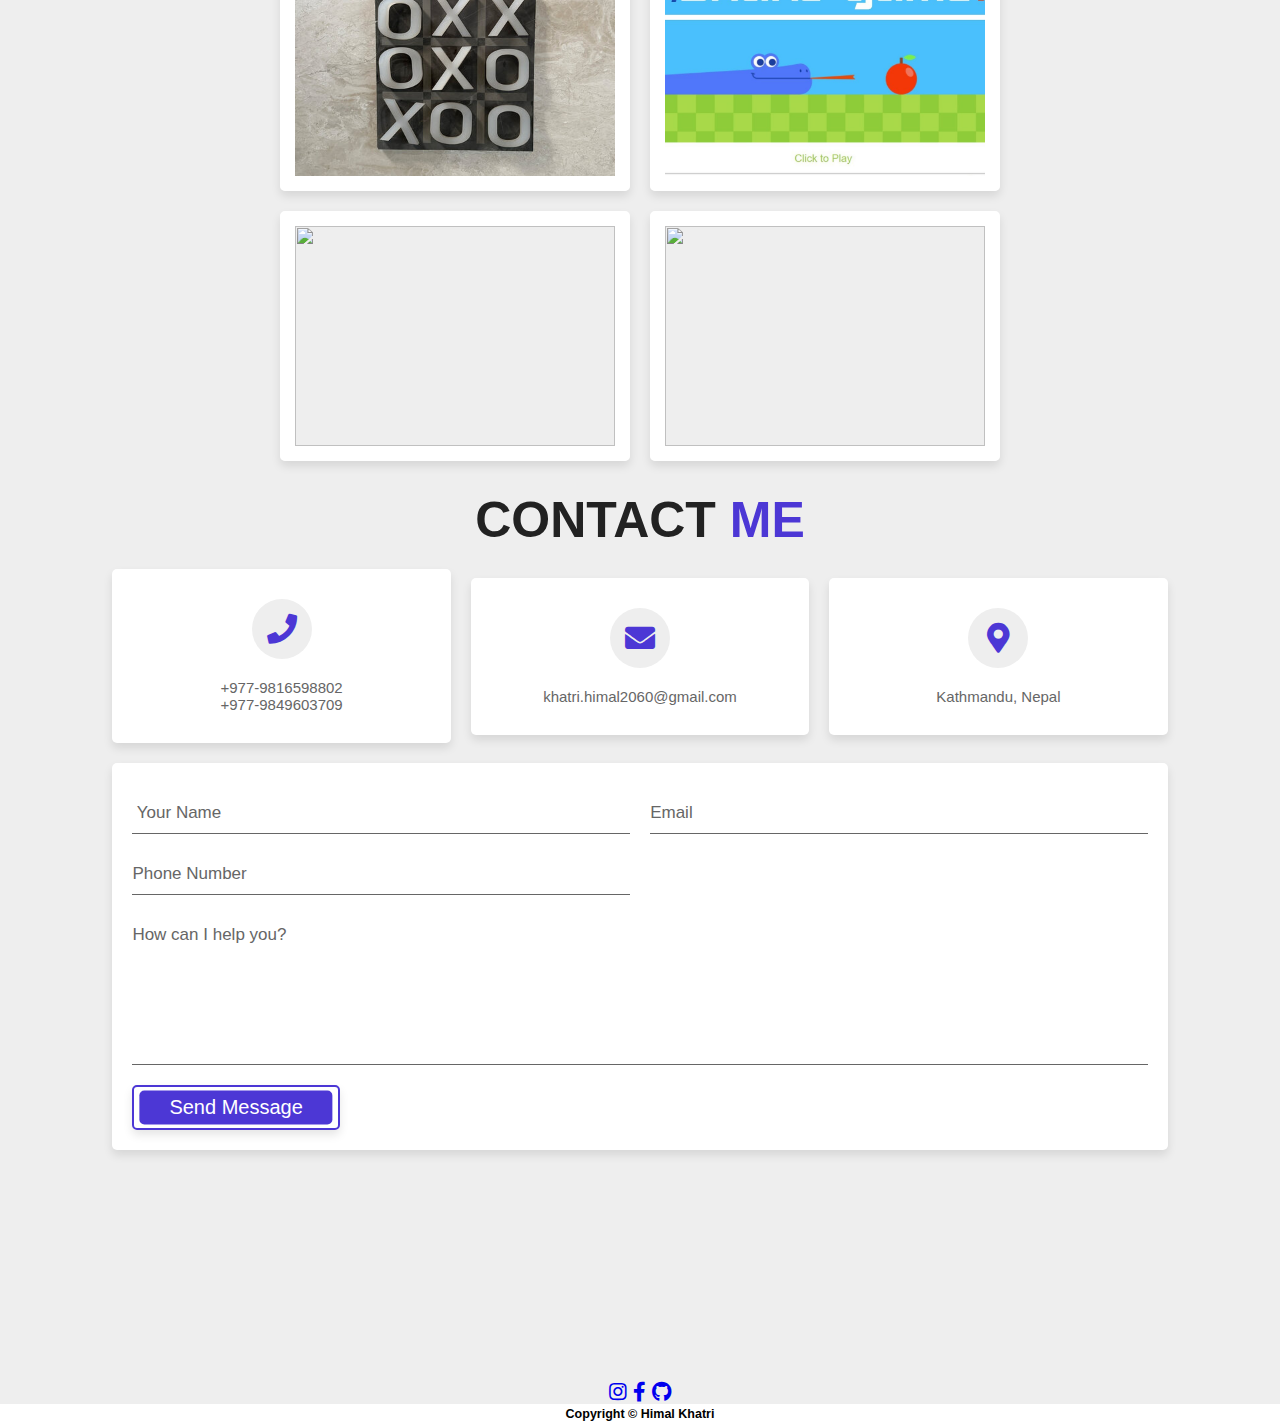
==== commit 7e9088bf: "Update index.html" ====
--- a/index.html
+++ b/index.html
@@ -324,8 +324,8 @@
 
 <!-- footer section  -->
                 <nav>
-                 <h1 align="center">    <a href="http://www.instagram.com/himalxk/" target="_blank"><i class="fab fa-instagram"></i></a> 
-                                        <a href="https://www.facebook.com/profile.php?id=100082133808573" target="_blank"><i class="fab fa-facebook-f"></i></a> 
+                 <h1 align="center">    <a href="http://www.instagram.com/himalxk_/" target="_blank"><i class="fab fa-instagram"></i></a> 
+                                        <a href="https://www.facebook.com/" target="_blank"><i class="fab fa-facebook-f"></i></a> 
                                         <a href="https://github.com/himal04/" target="_blank"><i class="fab fa-github"></i></a>
                  </h1> 
                 </nav>
--- a/style.css
+++ b/style.css
@@ -1,5 +1,5 @@
 :root{
-    --main-color:#4C84FF;
+    --main-color:#4c37d5;
     --primary-bg-color:#fff;
     --secondary-bg-color:#eee;
     --primary-text-color:#222;
@@ -12,7 +12,6 @@
     font-family: 'Roboto', sans-serif;
     margin:0; padding:0;
     box-sizing: border-box;
-    text-transform: capitalize;
     outline: none; border:none;
     text-decoration: none;
     transition:all .3s cubic-bezier(.38,1.15,.7,1.12);
@@ -569,7 +568,7 @@
 }
 
 .contact .row form input::placeholder, .contact .row form textarea::placeholder{
-    text-transform: capitalize;
+    
     color:var(--secondary-text-color);
 }
 
@@ -629,10 +628,10 @@
 }
 
 .footer {
-    padding-top: 5rem;
-    padding-bottom: 5rem;
+    padding-top: 15rem;
+    padding-bottom: 15rem;
     background-color: var(--primary-bg-color);
-    color: #fff;
+    color: #ffffff;
   }
   
   .copyright {
@@ -654,6 +653,7 @@
     border-radius: 5rem;
 }
 
+
 #theme-toggler.fa-sun{
     transform:rotate(-180deg);
 }
@@ -727,4 +727,4 @@
         width:100%;
     }
 
-}+}
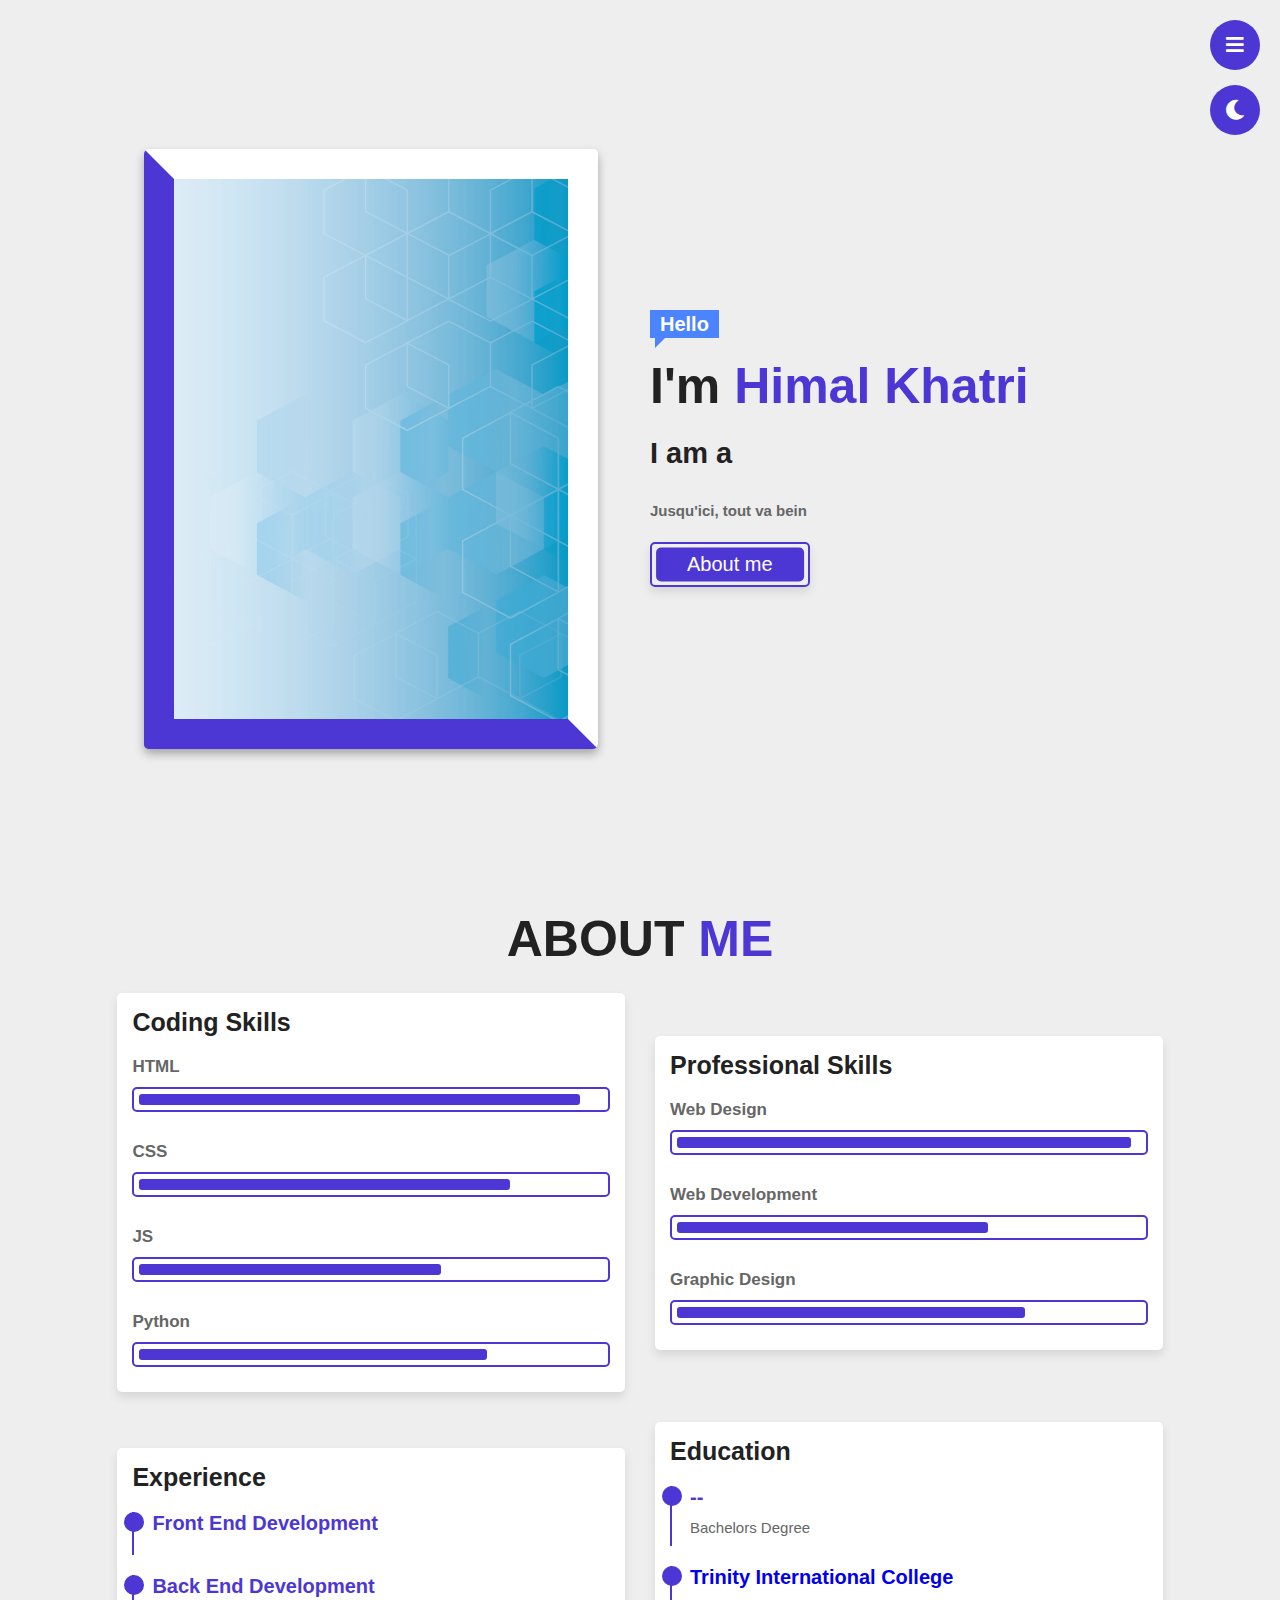
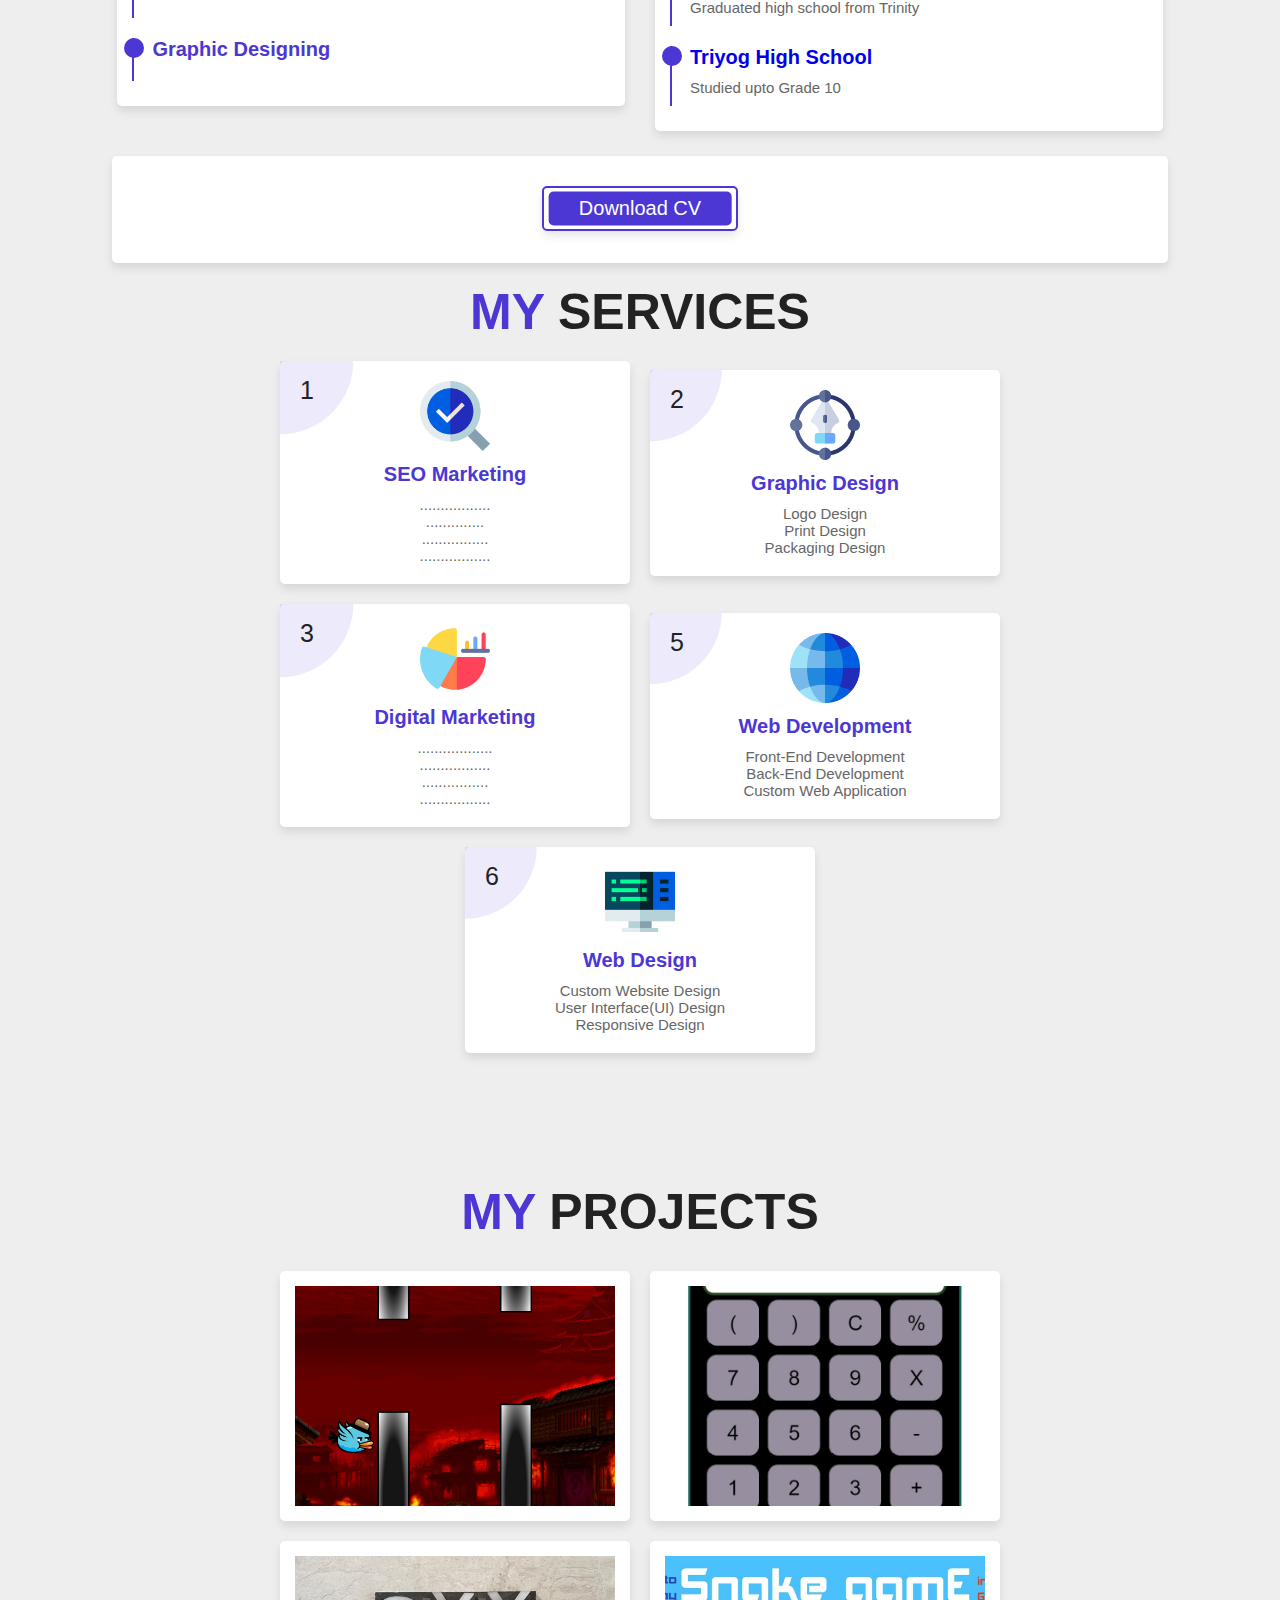
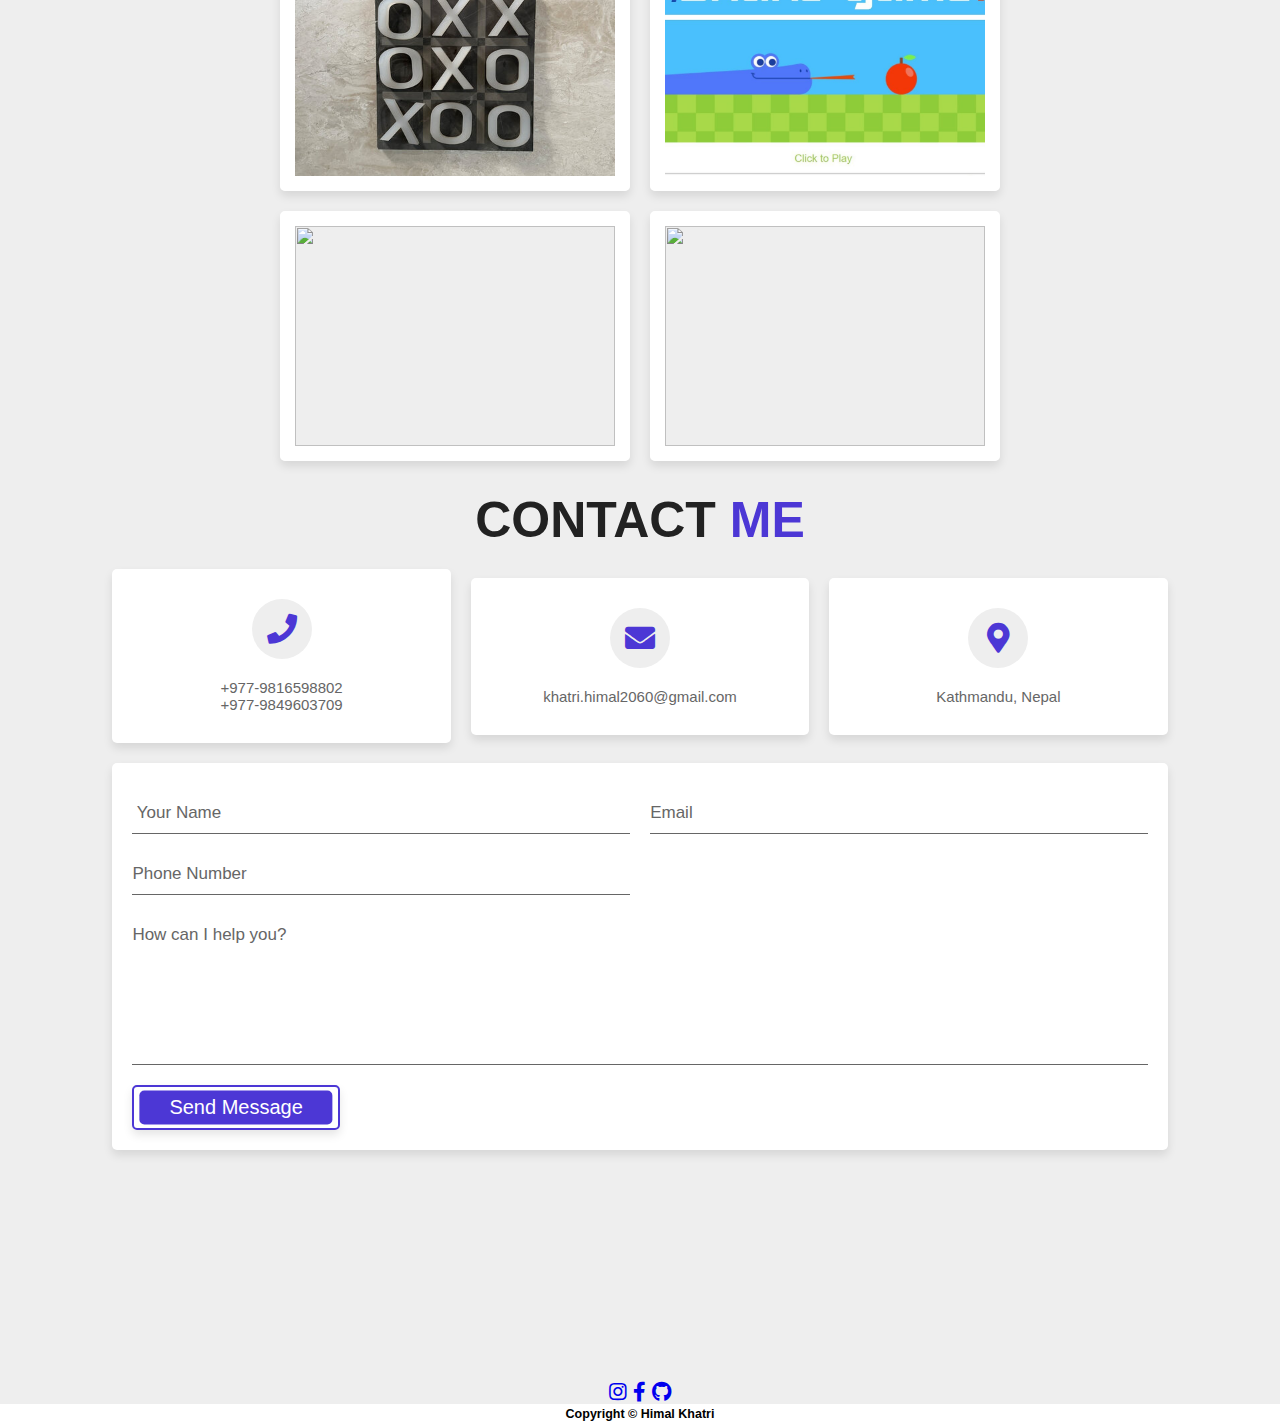
==== commit 075b34c0: "Update index.html" ====
--- a/index.html
+++ b/index.html
@@ -40,7 +40,7 @@
 <section class="home" id="home">
 
     <div class="image">
-        <img src="images/main-img.jpg" alt="">
+        <img src="images/main-img.png" alt="">
     </div>
 
     <div class="content">
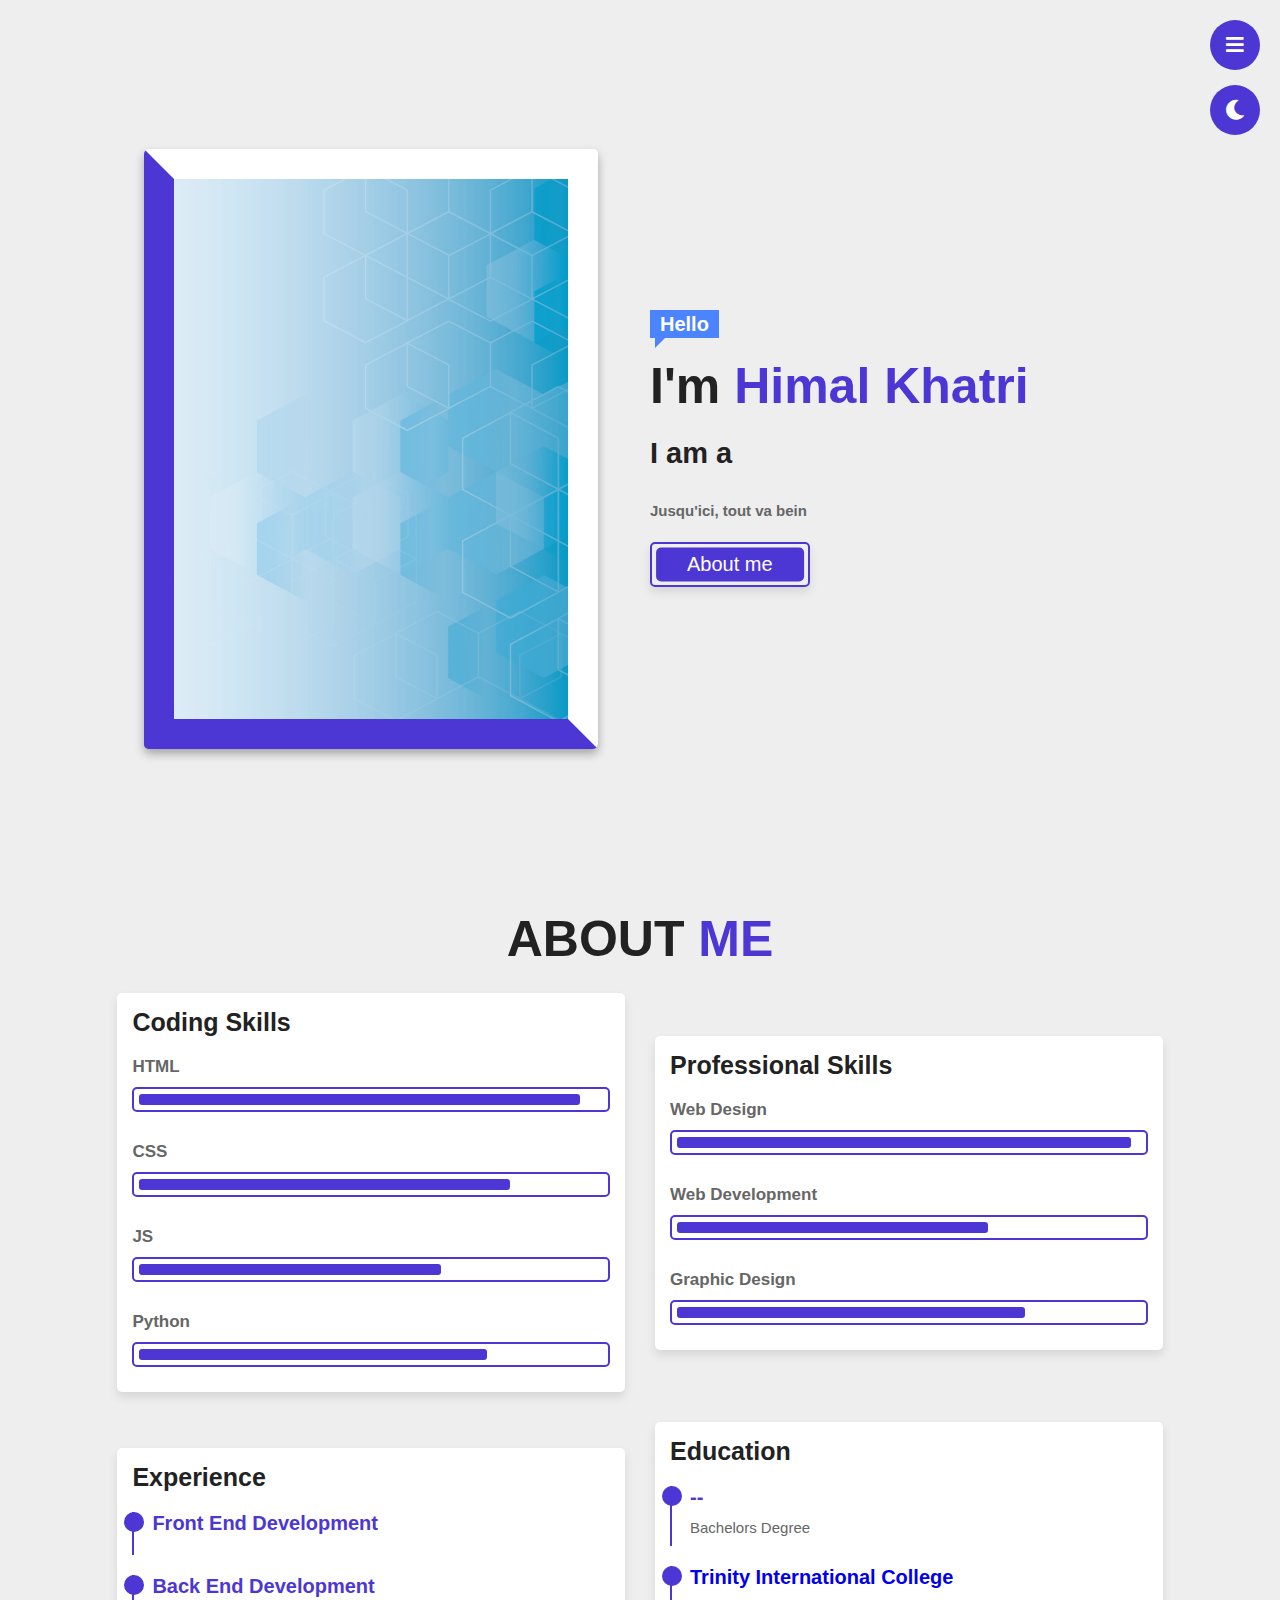
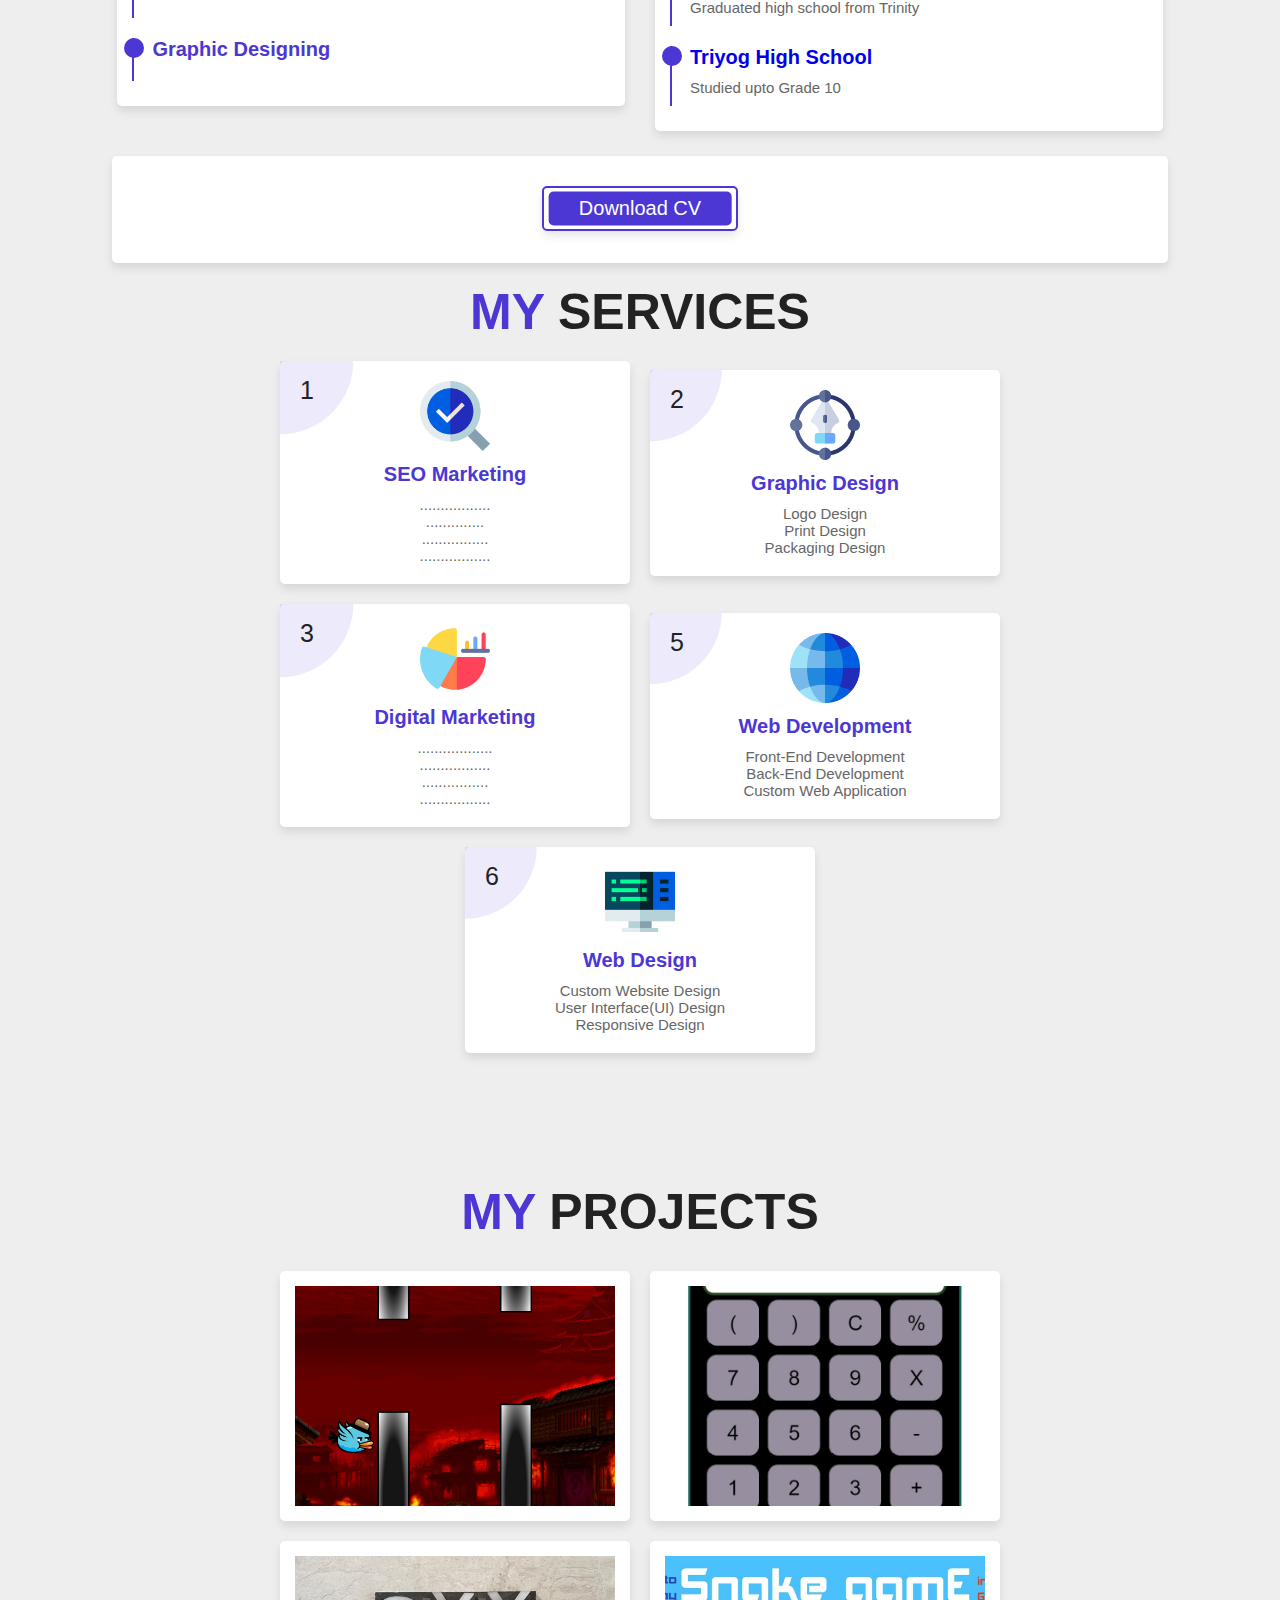
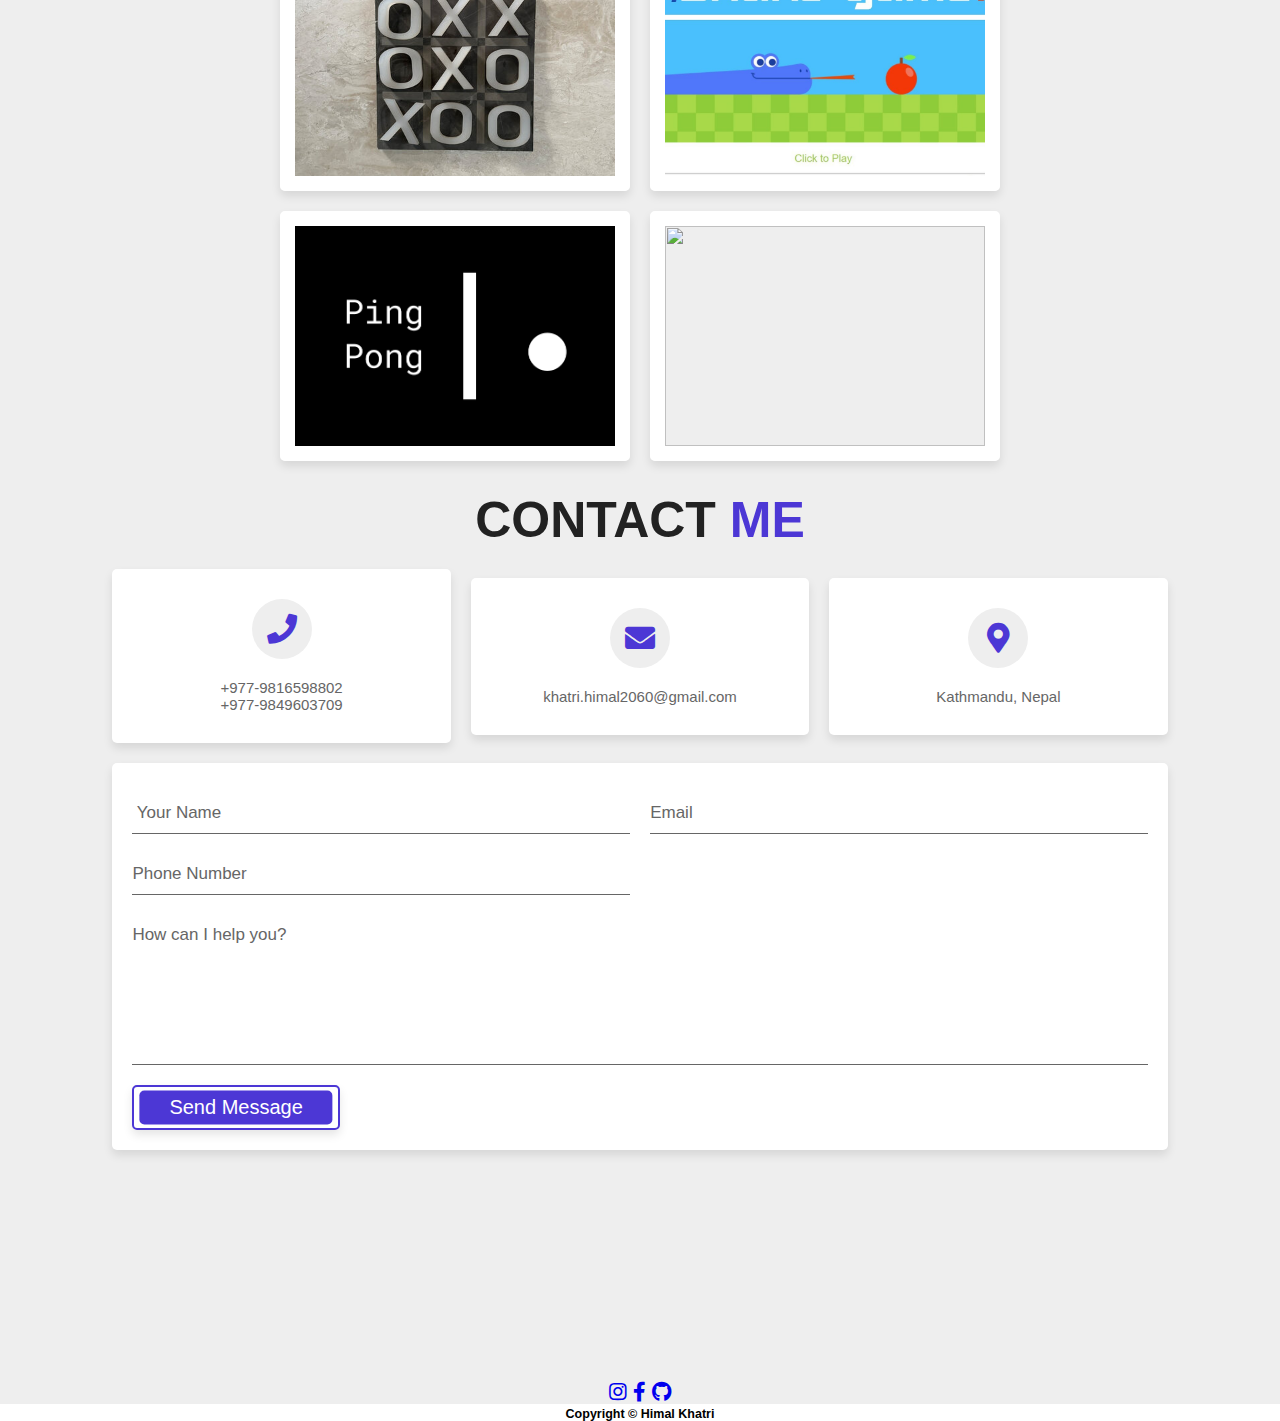
==== commit 56c56248: "Update index.html" ====
--- a/index.html
+++ b/index.html
@@ -242,10 +242,12 @@
         </div>
 
         <div class="box brand">
-            <img src="images/" alt="">
-            <div class="info">
-                <h3>coming soon</h3>
-            </div>
+             <a href="pong/index.html" target="_blank">
+                <img src="pong/pong.png" alt="">
+                <div class="info">
+                    <h3>Pong Game</h3>
+            </div>
+             </a>
         </div>
 
         <div class="box brand">
